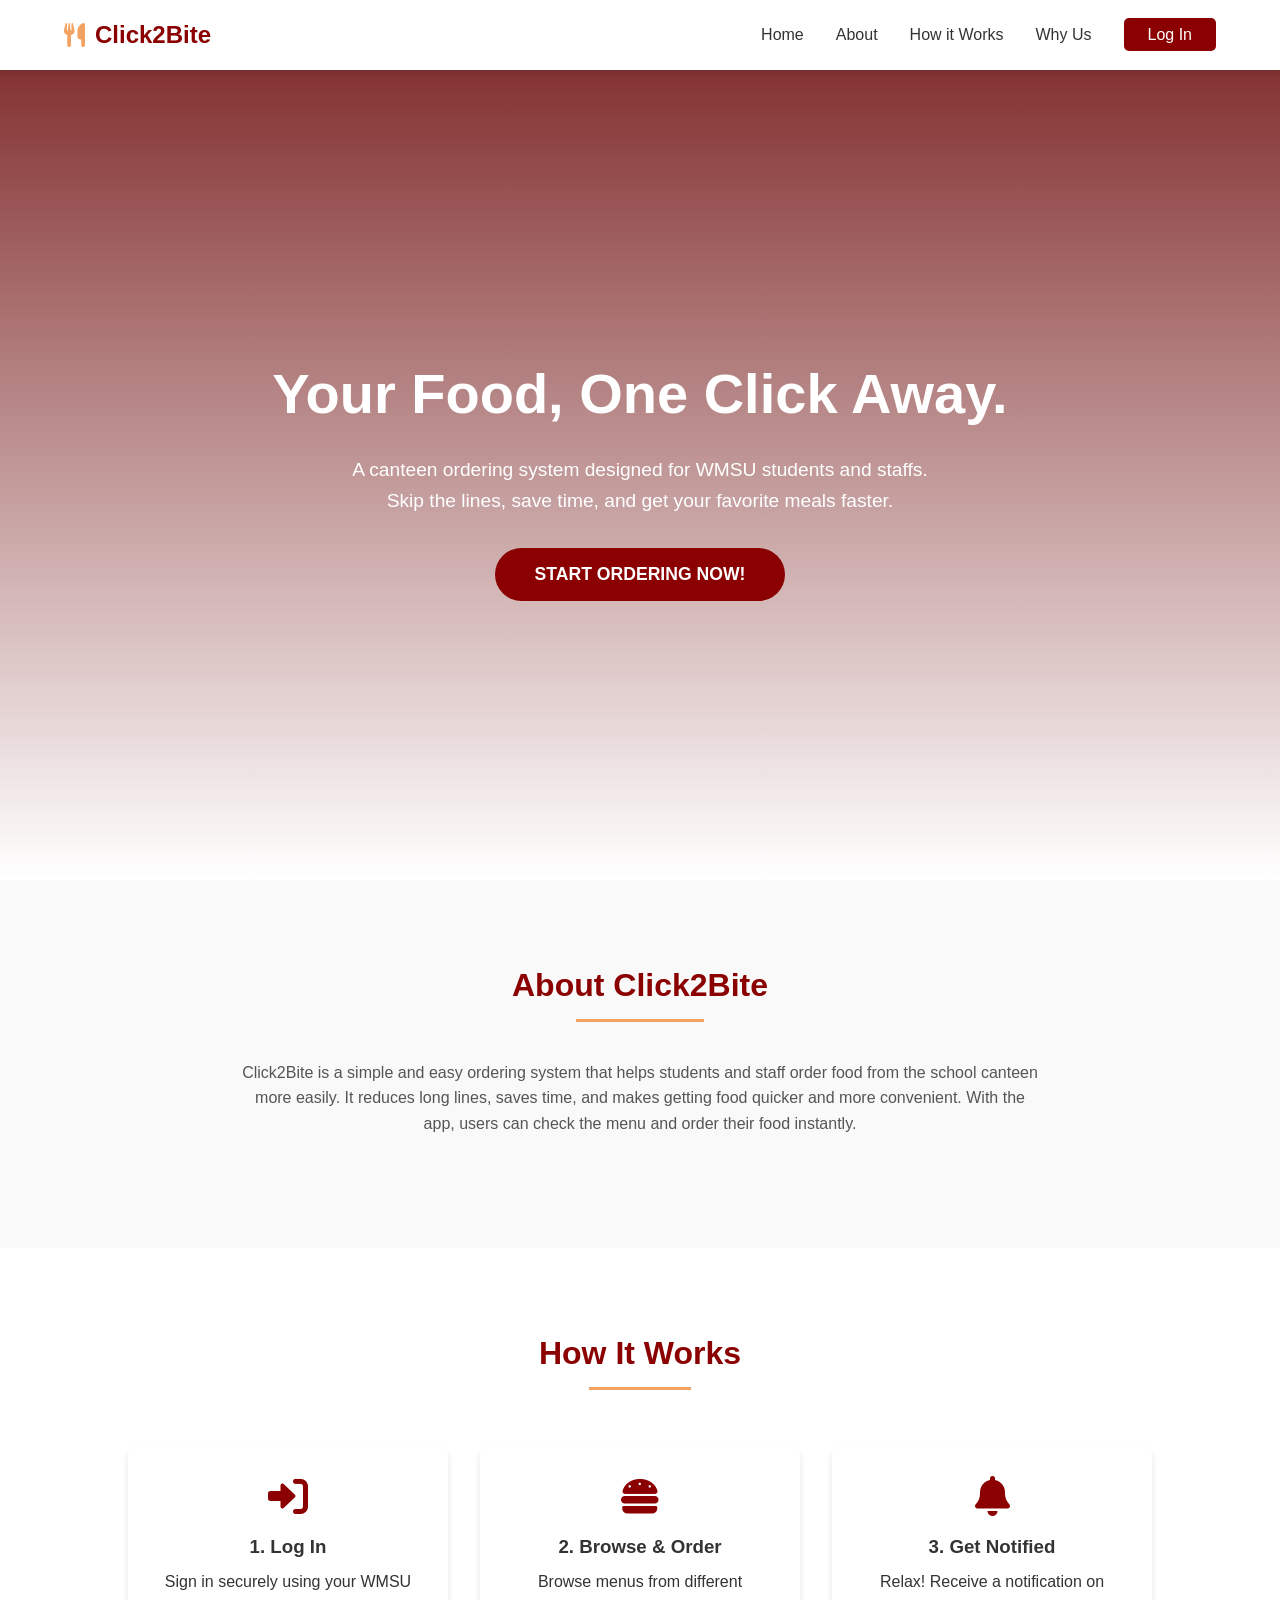
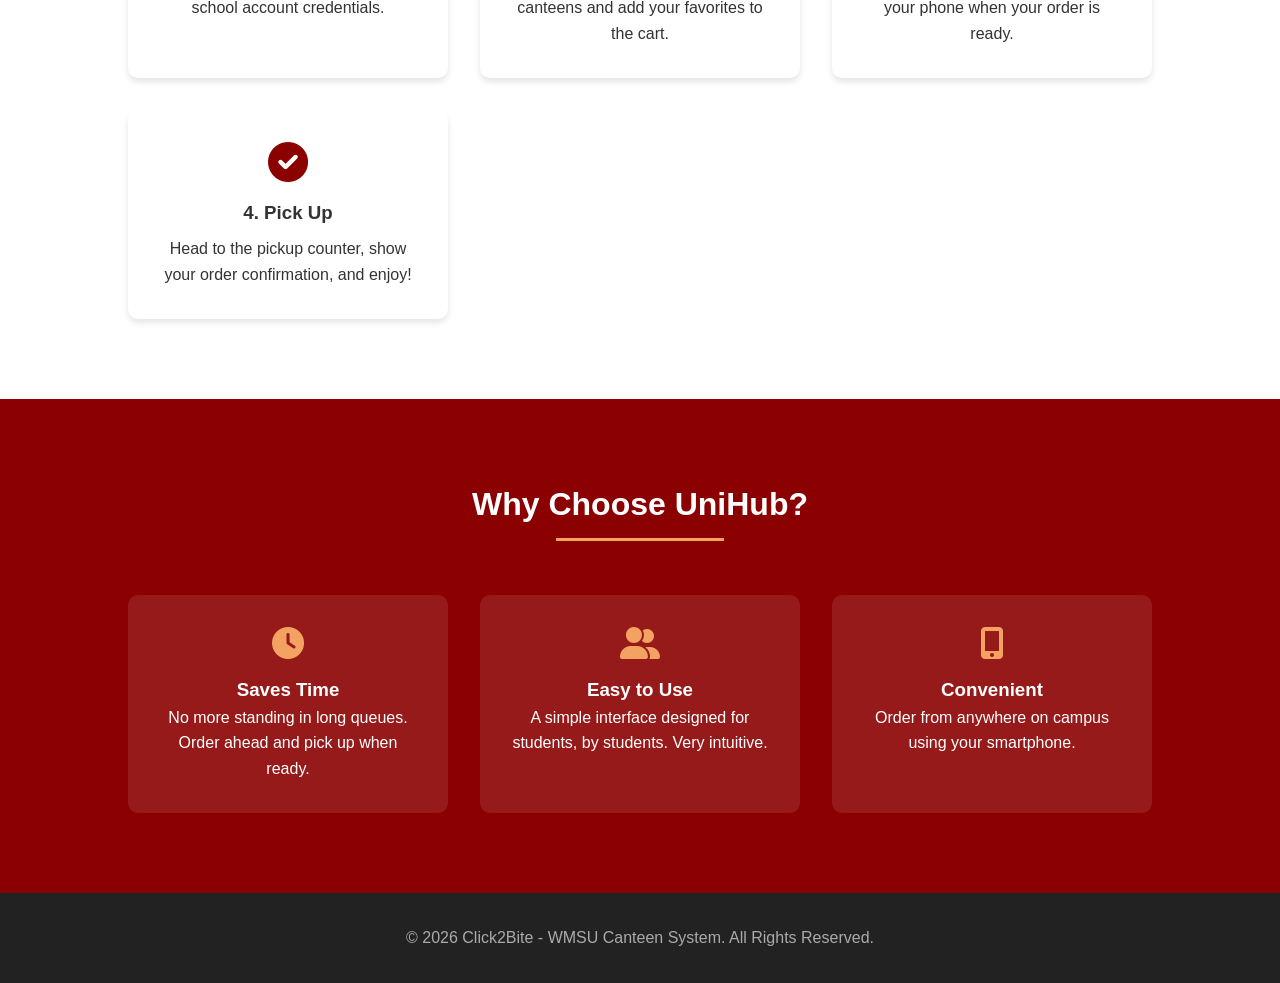
==== index.html @ 1b46c434 "Add files via upload" ====
<!DOCTYPE html>
<html lang="en">
<head>
    <meta charset="UTF-8">
    <meta name="viewport" content="width=device-width, initial-scale=1.0">
    <title>Click2Bite | WMSU Canteen Ordering</title>
    <link href="https://cdnjs.cloudflare.com/ajax/libs/font-awesome/6.0.0/css/all.min.css" rel="stylesheet">
    <link rel="stylesheet" href="style.css">
</head>
<body>

    <!-- Navigation -->
    <!-- Navigation -->
        <nav>
            <div class="logo">
    <i class="fas fa-utensils"></i>
    <span>Click2Bite</span>
        </div>
            <div class="menu-toggle" id="mobile-menu">
                <i class="fas fa-bars"></i>
            </div>
            <ul class="nav-links">
                <li><a href="#home">Home</a></li>
                <li><a href="#about">About</a></li>
                <li><a href="#how-it-works">How it Works</a></li>
                <li><a href="#features">Why Us</a></li>
                <li><a href="#" class="btn-login" id="loginBtn">Log In</a></li>
            </ul>
        </nav>

    <!-- Hero Section -->
    <header id="home" class="hero">
        <div class="hero-content">
            <h1>Your Food, One Click Away.</h1>
            <p>A canteen ordering system designed for WMSU students and staffs. Skip the lines, save time, and get your favorite meals faster.</p>
            <button class="cta-button" id="heroLoginBtn">START ORDERING NOW!</button>
        </div>
    </header>

    <!-- About Section -->
    <section id="about" class="section about">
        <h2 class="section-title">About Click2Bite</h2>
        <p>
            Click2Bite is a simple and easy ordering system that helps students and staff order food from the school canteen more easily. It reduces long lines, saves time, and makes getting food quicker and more convenient. With the app, users can check the menu and order their food instantly.
        </p>
    </section>

    <!-- How It Works -->
    <section id="how-it-works" class="section">
        <div style="text-align: center;">
            <h2 class="section-title">How It Works</h2>
        </div>
        <div class="steps-grid">
            <!-- Step 1 -->
            <div class="step-card">
                <i class="fas fa-sign-in-alt step-icon"></i>
                <h3>1. Log In</h3>
                <p>Sign in securely using your WMSU school account credentials.</p>
            </div>
            <!-- Step 2 -->
            <div class="step-card">
                <i class="fas fa-hamburger step-icon"></i>
                <h3>2. Browse & Order</h3>
                <p>Browse menus from different canteens and add your favorites to the cart.</p>
            </div>
            <!-- Step 3 -->
            <div class="step-card">
                <i class="fas fa-bell step-icon"></i>
                <h3>3. Get Notified</h3>
                <p>Relax! Receive a notification on your phone when your order is ready.</p>
            </div>
            <!-- Step 4 -->
            <div class="step-card">
                <i class="fas fa-check-circle step-icon"></i>
                <h3>4. Pick Up</h3>
                <p>Head to the pickup counter, show your order confirmation, and enjoy!</p>
            </div>
        </div>
    </section>

    <!-- Why Choose Us -->
    <section id="features" class="section features">
        <div style="text-align: center;">
            <h2 class="section-title">Why Choose UniHub?</h2>
        </div>
        <div class="features-grid">
            <div class="feature-box">
                <i class="fas fa-clock"></i>
                <h3>Saves Time</h3>
                <p>No more standing in long queues. Order ahead and pick up when ready.</p>
            </div>
            <div class="feature-box">
                <i class="fas fa-user-friends"></i>
                <h3>Easy to Use</h3>
                <p>A simple interface designed for students, by students. Very intuitive.</p>
            </div>
            <div class="feature-box">
                <i class="fas fa-mobile-alt"></i>
                <h3>Convenient</h3>
                <p>Order from anywhere on campus using your smartphone.</p>
            </div>
        </div>
    </section>

    <!-- Footer -->
    <footer>
        <p>&copy; 2026 Click2Bite - WMSU Canteen System. All Rights Reserved.</p>
    </footer>

    <!-- Login Modal -->
    <div class="modal" id="loginModal">
        <div class="modal-overlay" id="modalOverlay"></div>
        <div class="modal-content">
            <button class="modal-close" id="modalClose">
                <i class="fas fa-times"></i>
            </button>
            
            <div class="modal-header">
                <div class="modal-logo">
                    <i class="fas fa-utensils"></i> UniHub
                </div>
                <h2>Welcome Back!</h2>
                <p>Log in to your account to continue</p>
            </div>
            
            <form id="loginForm">
                <div class="form-group">
                    <label for="email">
                        <i class="fas fa-envelope"></i> Email Address
                    </label>
                    <input type="email" id="email" name="email" placeholder="Enter your email" required>
                    <span class="error-message" id="emailError"></span>
                </div>
                
                <div class="form-group">
                    <label for="password">
                        <i class="fas fa-lock"></i> Password
                    </label>
                    <div class="password-wrapper">
                        <input type="password" id="password" name="password" placeholder="Enter your password" required>
                        <button type="button" class="toggle-password" id="togglePassword">
                            <i class="fas fa-eye"></i>
                        </button>
                    </div>
                    <span class="error-message" id="passwordError"></span>
                </div>
                
                <div class="form-options">
                    <label class="remember-me">
                        <input type="checkbox" id="rememberMe">
                        <span>Remember me</span>
                    </label>
                    <a href="#" class="forgot-password">Forgot Password?</a>
                </div>
                
                <button type="submit" class="btn-login-submit">
                    <span id="loginText">Log In</span>
                    <span id="loginLoading" class="loading-spinner" style="display: none;">
                        <i class="fas fa-spinner fa-spin"></i>
                    </span>
                </button>
                
                <div class="form-message" id="formMessage"></div>
            </form>
            
            <div class="modal-footer">
                <p>Don't have an account? <a href="#" id="showRegister">Register here</a></p>
            </div>
            
            <!-- Demo Credentials -->
            <div class="demo-credentials">
                <p><strong>Demo Credentials:</strong></p>
                <p>Email: student@wmsu.edu.ph</p>
                <p>Password: student123</p>
            </div>
        </div>
    </div>

    <!-- User Dashboard (shown after login) -->
    <div class="user-dashboard" id="userDashboard">
        <div class="dashboard-header">
            <div class="dashboard-user">
                <i class="fas fa-user-circle"></i>
                <span id="userName">User</span>
            </div>
            <button class="btn-logout" id="logoutBtn">
                <i class="fas fa-sign-out-alt"></i> Log Out
            </button>
        </div>
        <div class="dashboard-content">
            <h2><i class="fas fa-utensils"></i> Welcome to UniHub!</h2>
            <p>You are now logged in to WMSU Canteen Ordering System.</p>
            <div class="dashboard-stats">
                <div class="stat-card">
                    <i class="fas fa-shopping-cart"></i>
                    <h3>0</h3>
                    <p>Orders</p>
                </div>
                <div class="stat-card">
                    <i class="fas fa-clock"></i>
                    <h3>0</h3>
                    <p>Pending</p>
                </div>
                <div class="stat-card">
                    <i class="fas fa-check-circle"></i>
                    <h3>0</h3>
                    <p>Completed</p>
                </div>
            </div>
            <button class="cta-button" onclick="alert('Menu page coming soon!')">
                <i class="fas fa-hamburger"></i> Browse Menu
            </button>
        </div>
    </div>

    <!-- Simple Script for Mobile Menu -->
    <script>
        const menuToggle = document.getElementById('mobile-menu');
        const navLinks = document.querySelector('.nav-links');

        menuToggle.addEventListener('click', () => {
            navLinks.classList.toggle('active');
        });

        // Smooth scrolling for anchor links
        document.querySelectorAll('a[href^="#"]').forEach(anchor => {
            anchor.addEventListener('click', function (e) {
                e.preventDefault();
                document.querySelector(this.getAttribute('href')).scrollIntoView({
                    behavior: 'smooth'
                });
                // Close mobile menu after click
                navLinks.classList.remove('active');
            });
        });
    </script>
        <!-- Login Functionality Script -->
    <script>
        // DOM Elements
        const loginBtn = document.getElementById('loginBtn');
        const heroLoginBtn = document.getElementById('heroLoginBtn');
        const loginModal = document.getElementById('loginModal');
        const modalOverlay = document.getElementById('modalOverlay');
        const modalClose = document.getElementById('modalClose');
        const loginForm = document.getElementById('loginForm');
        const togglePassword = document.getElementById('togglePassword');
        const passwordInput = document.getElementById('password');
        const emailInput = document.getElementById('email');
        const emailError = document.getElementById('emailError');
        const passwordError = document.getElementById('passwordError');
        const formMessage = document.getElementById('formMessage');
        const loginText = document.getElementById('loginText');
        const loginLoading = document.getElementById('loginLoading');
        const userDashboard = document.getElementById('userDashboard');
        const logoutBtn = document.getElementById('logoutBtn');
        const userName = document.getElementById('userName');

        // Demo users database (simulated)
        const users = [
            {
                email: 'student@wmsu.edu.ph',
                password: 'student123',
                name: 'John Student'
            },
            {
                email: 'staff@wmsu.edu.ph',
                password: 'staff123',
                name: 'Maria Staff'
            },
            {
                email: 'admin@wmsu.edu.ph',
                password: 'admin123',
                name: 'Admin User'
            }
        ];

        // Open Modal Functions
        function openModal() {
            loginModal.classList.add('active');
            document.body.style.overflow = 'hidden';
            emailInput.focus();
        }

        // Close Modal Functions
        function closeModal() {
            loginModal.classList.remove('active');
            document.body.style.overflow = '';
            resetForm();
        }

        // Reset Form
        function resetForm() {
            loginForm.reset();
            emailInput.classList.remove('error', 'success');
            passwordInput.classList.remove('error', 'success');
            emailError.textContent = '';
            passwordError.textContent = '';
            formMessage.className = 'form-message';
            formMessage.textContent = '';
        }

        // Event Listeners for opening modal
        loginBtn.addEventListener('click', (e) => {
            e.preventDefault();
            openModal();
        });

        heroLoginBtn.addEventListener('click', () => {
            openModal();
        });

        // Event Listeners for closing modal
        modalClose.addEventListener('click', closeModal);
        modalOverlay.addEventListener('click', closeModal);

        // Close modal on Escape key
        document.addEventListener('keydown', (e) => {
            if (e.key === 'Escape' && loginModal.classList.contains('active')) {
                closeModal();
            }
        });

        // Toggle Password Visibility
        togglePassword.addEventListener('click', () => {
            const type = passwordInput.getAttribute('type') === 'password' ? 'text' : 'password';
            passwordInput.setAttribute('type', type);
            togglePassword.innerHTML = type === 'password' 
                ? '<i class="fas fa-eye"></i>' 
                : '<i class="fas fa-eye-slash"></i>';
        });

        // Real-time validation
        emailInput.addEventListener('blur', validateEmail);
        passwordInput.addEventListener('blur', validatePassword);

        function validateEmail() {
            const email = emailInput.value.trim();
            const emailRegex = /^[^\s@]+@[^\s@]+\.[^\s@]+$/;
            
            if (!email) {
                emailInput.classList.add('error');
                emailInput.classList.remove('success');
                emailError.textContent = 'Email is required';
                return false;
            } else if (!emailRegex.test(email)) {
                emailInput.classList.add('error');
                emailInput.classList.remove('success');
                emailError.textContent = 'Please enter a valid email address';
                return false;
            } else {
                emailInput.classList.remove('error');
                emailInput.classList.add('success');
                emailError.textContent = '';
                return true;
            }
        }

        function validatePassword() {
            const password = passwordInput.value;
            
            if (!password) {
                passwordInput.classList.add('error');
                passwordInput.classList.remove('success');
                passwordError.textContent = 'Password is required';
                return false;
            } else if (password.length < 6) {
                passwordInput.classList.add('error');
                passwordInput.classList.remove('success');
                passwordError.textContent = 'Password must be at least 6 characters';
                return false;
            } else {
                passwordInput.classList.remove('error');
                passwordInput.classList.add('success');
                passwordError.textContent = '';
                return true;
            }
        }

        // Form Submission
        loginForm.addEventListener('submit', async (e) => {
            e.preventDefault();
            
            // Validate fields
            const isEmailValid = validateEmail();
            const isPasswordValid = validatePassword();
            
            if (!isEmailValid || !isPasswordValid) {
                showMessage('Please fix the errors above', 'error');
                return;
            }
            
            // Show loading state
            loginText.style.display = 'none';
            loginLoading.style.display = 'inline-block';
            loginForm.querySelector('button[type="submit"]').disabled = true;
            
            // Simulate API call
            await new Promise(resolve => setTimeout(resolve, 1500));
            
            // Check credentials
            const email = emailInput.value.trim();
            const password = passwordInput.value;
            
            const user = users.find(u => u.email === email && u.password === password);
            
            if (user) {
                // Successful login
                showMessage('Login successful! Redirecting...', 'success');
                
                // Store user session (simulated)
                localStorage.setItem('currentUser', JSON.stringify(user));
                
                // Hide loading state
                loginText.style.display = 'inline';
                loginLoading.style.display = 'none';
                
                // Close modal and show dashboard
                setTimeout(() => {
                    closeModal();
                    showDashboard(user.name);
                }, 1000);
            } else {
                // Failed login
                showMessage('Invalid email or password. Please try again.', 'error');
                loginText.style.display = 'inline';
                loginLoading.style.display = 'none';
                loginForm.querySelector('button[type="submit"]').disabled = false;
                passwordInput.classList.add('error');
                passwordInput.classList.remove('success');
                passwordError.textContent = 'Incorrect password';
            }
        });

        // Show message
        function showMessage(message, type) {
            formMessage.textContent = message;
            formMessage.className = `form-message ${type}`;
        }

        // Show Dashboard
        function showDashboard(name) {
            userName.textContent = name;
            userDashboard.classList.add('active');
            
            // Hide main content sections
            document.querySelector('.hero').style.display = 'none';
            document.querySelector('.about').style.display = 'none';
            document.querySelector('#how-it-works').style.display = 'none';
            document.querySelector('#features').style.display = 'none';
            document.querySelector('footer').style.display = 'none';
            
            // Update login button
            loginBtn.innerHTML = '<i class="fas fa-user"></i> ' + name;
            loginBtn.href = '#';
        }

        // Logout Function
        logoutBtn.addEventListener('click', () => {
            // Clear session
            localStorage.removeItem('currentUser');
            
            // Hide dashboard
            userDashboard.classList.remove('active');
            
            // Show main content sections
            document.querySelector('.hero').style.display = 'flex';
            document.querySelector('.about').style.display = 'block';
            document.querySelector('#how-it-works').style.display = 'block';
            document.querySelector('#features').style.display = 'block';
            document.querySelector('footer').style.display = 'block';
            
            // Reset login button
            loginBtn.innerHTML = 'Log In';
            loginBtn.href = '#';
            
            // Scroll to top
            window.scrollTo({ top: 0, behavior: 'smooth' });
        });

        // Check for existing session on page load
        window.addEventListener('DOMContentLoaded', () => {
            const savedUser = localStorage.getItem('currentUser');
            if (savedUser) {
                const user = JSON.parse(savedUser);
                showDashboard(user.name);
            }
        });
    </script>
</body>
</html>
---- style.css ----
:root {
    --primary-color: #8b0000; /* Academic Blue */
    --secondary-color: #f4a261; /* Warm Orange for appetite */
    --text-dark: #333;
    --text-light: #f4f4f4;
    --bg-light: #f9f9f9;
    --white: #ffffff;
    --shadow: 0 4px 6px rgba(0,0,0,0.1);
    --shadow-lg: 0 10px 40px rgba(0,0,0,0.2);
    --error-color: #e74c3c;
    --success-color: #27ae60;
}

* {
    margin: 0;
    padding: 0;
    box-sizing: border-box;
    font-family: 'Segoe UI', Tahoma, Geneva, Verdana, sans-serif;
}

body {
    line-height: 1.6;
    color: var(--text-dark);
    overflow-x: hidden;
}

a {
    text-decoration: none;
    color: inherit;
}

ul {
    list-style: none;
}

/* --- NAVIGATION --- */
nav {
    background: var(--white);
    box-shadow: var(--shadow);
    padding: 1rem 5%;
    display: flex;
    justify-content: space-between;
    align-items: center;
    position: sticky;
    top: 0;
    z-index: 1000;
}

.logo {
    font-size: 1.5rem;
    font-weight: bold;
    color: var(--primary-color);
    display: flex;
    align-items: center;
    gap: 10px;
}

.logo i {
    color: var(--secondary-color);
}

.nav-links {
    display: flex;
    gap: 2rem;
}

.nav-links a {
    font-weight: 500;
    transition: color 0.3s;
}

.nav-links a:hover {
    color: var(--primary-color);
}

.btn-login {
    background: var(--primary-color);
    color: var(--white);
    padding: 0.5rem 1.5rem;
    border-radius: 5px;
    transition: background 0.3s;
}

.btn-login:hover {
    background: #ffffff;
}

.menu-toggle {
    display: none;
    font-size: 1.5rem;
    cursor: pointer;
}

/* --- HERO SECTION --- */
.hero {
    background: linear-gradient(rgba(102, 0, 0, 0.8), rgba(255, 255, 255, 0.8)), url('https://www.eduopinions.com/wp-content/uploads/2017/10/Western-Mindanao-State-University-WMSU-campus-610x236.jpg');
    background-size: cover;
    background-position: center;
    height: 90vh;
    display: flex;
    align-items: center;
    justify-content: center;
    text-align: center;
    color: var(--white);
    padding: 0 1rem;
}

.hero-content h1 {
    font-size: 3.5rem;
    margin-bottom: 1rem;
}

.hero-content p {
    font-size: 1.2rem;
    margin-bottom: 2rem;
    max-width: 600px;
    margin-left: auto;
    margin-right: auto;
}

.cta-button {
    background: var(--primary-color);
    color: var(--white);
    padding: 1rem 2.5rem;
    font-size: 1.1rem;
    border-radius: 50px;
    font-weight: bold;
    border: none;
    cursor: pointer;
    transition: all 0.3s;
}

.cta-button:hover {
    transform: scale(1.05);
    background: #e04b4b;
}

/* --- ABOUT SECTION --- */
.section {
    padding: 5rem 10%;
}

.about {
    text-align: center;
    background: var(--bg-light);
}

.section-title {
    font-size: 2rem;
    color: var(--primary-color);
    margin-bottom: 1rem;
    position: relative;
    display: inline-block;
}

.section-title::after {
    content: '';
    width: 50%;
    height: 3px;
    background: var(--secondary-color);
    position: absolute;
    bottom: -10px;
    left: 25%;
}

.about p {
    max-width: 800px;
    margin: 2rem auto;
    color: #555;
}

/* --- HOW IT WORKS --- */
.steps-grid {
    display: grid;
    grid-template-columns: repeat(auto-fit, minmax(250px, 1fr));
    gap: 2rem;
    margin-top: 3rem;
}

.step-card {
    background: var(--white);
    padding: 2rem;
    text-align: center;
    border-radius: 10px;
    box-shadow: var(--shadow);
    transition: transform 0.3s;
}

.step-card:hover {
    transform: translateY(-5px);
}

.step-icon {
    font-size: 2.5rem;
    color: var(--primary-color);
    margin-bottom: 1rem;
}

.step-card h3 {
    margin-bottom: 0.5rem;
}

/* --- WHY CHOOSE US --- */
.features {
    background: var(--primary-color);
    color: var(--white);
}

.features .section-title {
    color: var(--white);
}

.features .section-title::after {
    background: var(--secondary-color);
}

.features-grid {
    display: flex;
    flex-wrap: wrap;
    justify-content: center;
    gap: 2rem;
    margin-top: 3rem;
}

.feature-box {
    background: rgba(255, 255, 255, 0.1);
    padding: 2rem;
    border-radius: 10px;
    flex: 1 1 300px;
    max-width: 400px;
    text-align: center;
}

.feature-box i {
    font-size: 2rem;
    color: var(--secondary-color);
    margin-bottom: 1rem;
}

/* --- FOOTER --- */
footer {
    background: #222;
    color: #aaa;
    text-align: center;
    padding: 2rem;
}

/* ============================== */
/* LOGIN MODAL STYLES             */
/* ============================== */

/* Modal Overlay */
.modal {
    display: none;
    position: fixed;
    top: 0;
    left: 0;
    width: 100%;
    height: 100%;
    z-index: 2000;
    align-items: center;
    justify-content: center;
}

.modal.active {
    display: flex;
}

.modal-overlay {
    position: absolute;
    top: 0;
    left: 0;
    width: 100%;
    height: 100%;
    background: rgba(0, 0, 0, 0.6);
    backdrop-filter: blur(5px);
    animation: fadeIn 0.3s ease;
}

/* Modal Content */
.modal-content {
    position: relative;
    background: var(--white);
    padding: 2.5rem;
    border-radius: 15px;
    width: 100%;
    max-width: 420px;
    box-shadow: var(--shadow-lg);
    animation: slideUp 0.3s ease;
    max-height: 90vh;
    overflow-y: auto;
}

@keyframes fadeIn {
    from { opacity: 0; }
    to { opacity: 1; }
}

@keyframes slideUp {
    from {
        opacity: 0;
        transform: translateY(30px);
    }
    to {
        opacity: 1;
        transform: translateY(0);
    }
}

/* Close Button */
.modal-close {
    position: absolute;
    top: 15px;
    right: 15px;
    background: none;
    border: none;
    font-size: 1.5rem;
    color: #999;
    cursor: pointer;
    transition: color 0.3s;
    width: 35px;
    height: 35px;
    border-radius: 50%;
    display: flex;
    align-items: center;
    justify-content: center;
}

.modal-close:hover {
    color: var(--error-color);
    background: #f5f5f5;
}

/* Modal Header */
.modal-header {
    text-align: center;
    margin-bottom: 2rem;
}

.modal-logo {
    font-size: 1.8rem;
    font-weight: bold;
    color: var(--primary-color);
    display: flex;
    align-items: center;
    justify-content: center;
    gap: 10px;
    margin-bottom: 1rem;
}

.modal-logo i {
    color: var(--secondary-color);
}

.modal-header h2 {
    color: var(--primary-color);
    font-size: 1.5rem;
    margin-bottom: 0.5rem;
}

.modal-header p {
    color: #666;
    font-size: 0.95rem;
}

/* Form Styles */
.form-group {
    margin-bottom: 1.25rem;
}

.form-group label {
    display: flex;
    align-items: center;
    gap: 8px;
    margin-bottom: 0.5rem;
    color: var(--text-dark);
    font-weight: 500;
    font-size: 0.9rem;
}

.form-group label i {
    color: var(--primary-color);
}

.form-group input[type="email"],
.form-group input[type="password"],
.form-group input[type="text"] {
    width: 100%;
    padding: 0.85rem 1rem;
    border: 2px solid #e0e0e0;
    border-radius: 8px;
    font-size: 1rem;
    transition: all 0.3s;
    outline: none;
}

.form-group input:focus {
    border-color: var(--primary-color);
    box-shadow: 0 0 0 3px rgba(0, 51, 102, 0.1);
}

.form-group input.error {
    border-color: var(--error-color);
}

.form-group input.success {
    border-color: var(--success-color);
}

/* Password Wrapper */
.password-wrapper {
    position: relative;
}

.password-wrapper input {
    padding-right: 50px;
}

.toggle-password {
    position: absolute;
    right: 15px;
    top: 50%;
    transform: translateY(-50%);
    background: none;
    border: none;
    color: #999;
    cursor: pointer;
    font-size: 1rem;
    transition: color 0.3s;
}

.toggle-password:hover {
    color: var(--primary-color);
}

/* Error Message */
.error-message {
    display: block;
    color: var(--error-color);
    font-size: 0.8rem;
    margin-top: 0.25rem;
    min-height: 1rem;
}

/* Form Options */
.form-options {
    display: flex;
    justify-content: space-between;
    align-items: center;
    margin-bottom: 1.5rem;
    font-size: 0.9rem;
}

.remember-me {
    display: flex;
    align-items: center;
    gap: 8px;
    cursor: pointer;
}

.remember-me input[type="checkbox"] {
    width: 18px;
    height: 18px;
    accent-color: var(--primary-color);
    cursor: pointer;
}

.forgot-password {
    color: var(--primary-color);
    transition: color 0.3s;
}

.forgot-password:hover {
    color: var(--secondary-color);
}

/* Submit Button */
.btn-login-submit {
    width: 100%;
    padding: 1rem;
    background: var(--primary-color);
    color: var(--white);
    border: none;
    border-radius: 8px;
    font-size: 1rem;
    font-weight: 600;
    cursor: pointer;
    transition: all 0.3s;
    display: flex;
    align-items: center;
    justify-content: center;
    gap: 10px;
}

.btn-login-submit:hover {
    background: #002244;
    transform: translateY(-2px);
    box-shadow: 0 4px 12px rgba(0, 51, 102, 0.3);
}

.btn-login-submit:active {
    transform: translateY(0);
}

.loading-spinner {
    font-size: 1.2rem;
}

/* Form Message */
.form-message {
    margin-top: 1rem;
    padding: 0.75rem;
    border-radius: 8px;
    text-align: center;
    font-size: 0.9rem;
    display: none;
}

.form-message.success {
    display: block;
    background: #d4edda;
    color: #155724;
    border: 1px solid #c3e6cb;
}

.form-message.error {
    display: block;
    background: #f8d7da;
    color: #721c24;
    border: 1px solid #f5c6cb;
}

/* Modal Footer */
.modal-footer {
    text-align: center;
    margin-top: 1.5rem;
    padding-top: 1.5rem;
    border-top: 1px solid #eee;
}

.modal-footer p {
    color: #666;
    font-size: 0.9rem;
}

.modal-footer a {
    color: var(--primary-color);
    font-weight: 600;
    transition: color 0.3s;
}

.modal-footer a:hover {
    color: var(--secondary-color);
}

/* Demo Credentials */
.demo-credentials {
    margin-top: 1.5rem;
    padding: 1rem;
    background: #f8f9fa;
    border-radius: 8px;
    border: 1px dashed #ddd;
    font-size: 0.85rem;
    color: #666;
}

.demo-credentials p {
    margin-bottom: 0.25rem;
}

.demo-credentials strong {
    color: var(--primary-color);
}

/* ============================== */
/* USER DASHBOARD STYLES          */
/* ============================== */

.user-dashboard {
    display: none;
    min-height: 100vh;
    background: var(--bg-light);
}

.user-dashboard.active {
    display: block;
}

.dashboard-header {
    background: var(--white);
    padding: 1rem 5%;
    display: flex;
    justify-content: space-between;
    align-items: center;
    box-shadow: var(--shadow);
}

.dashboard-user {
    display: flex;
    align-items: center;
    gap: 10px;
    font-size: 1.1rem;
    color: var(--primary-color);
    font-weight: 500;
}

.dashboard-user i {
    font-size: 1.5rem;
}

.btn-logout {
    background: var(--error-color);
    color: var(--white);
    padding: 0.5rem 1.5rem;
    border: none;
    border-radius: 5px;
    cursor: pointer;
    transition: background 0.3s;
    display: flex;
    align-items: center;
    gap: 8px;
}

.btn-logout:hover {
    background: #c0392b;
}

.dashboard-content {
    max-width: 800px;
    margin: 3rem auto;
    padding: 2rem;
    background: var(--white);
    border-radius: 15px;
    box-shadow: var(--shadow);
    text-align: center;
}

.dashboard-content h2 {
    color: var(--primary-color);
    margin-bottom: 1rem;
    font-size: 1.8rem;
}

.dashboard-content h2 i {
    color: var(--secondary-color);
}

.dashboard-content > p {
    color: #666;
    margin-bottom: 2rem;
}

.dashboard-stats {
    display: grid;
    grid-template-columns: repeat(3, 1fr);
    gap: 1.5rem;
    margin-bottom: 2rem;
}

.stat-card {
    background: var(--bg-light);
    padding: 1.5rem;
    border-radius: 10px;
    text-align: center;
}

.stat-card i {
    font-size: 2rem;
    color: var(--primary-color);
    margin-bottom: 0.5rem;
}

.stat-card h3 {
    font-size: 2rem;
    color: var(--secondary-color);
    margin-bottom: 0.25rem;
}

.stat-card p {
    color: #666;
    font-size: 0.9rem;
}

/* ============================== */
/* RESPONSIVE STYLES              */
/* ============================== */
@media (max-width: 768px) {
    .menu-toggle {
        display: block;
    }

    .nav-links {
        display: none;
        flex-direction: column;
        position: absolute;
        top: 100%;
        left: 0;
        width: 100%;
        background: var(--white);
        text-align: center;
        padding: 1rem 0;
        box-shadow: var(--shadow);
    }

    .nav-links.active {
        display: flex;
    }

    .hero-content h1 {
        font-size: 2.5rem;
    }
    
    .modal-content {
        margin: 1rem;
        padding: 2rem;
    }
    
    .form-options {
        flex-direction: column;
        gap: 10px;
        align-items: flex-start;
    }
    
    .dashboard-stats {
        grid-template-columns: 1fr;
    }
}
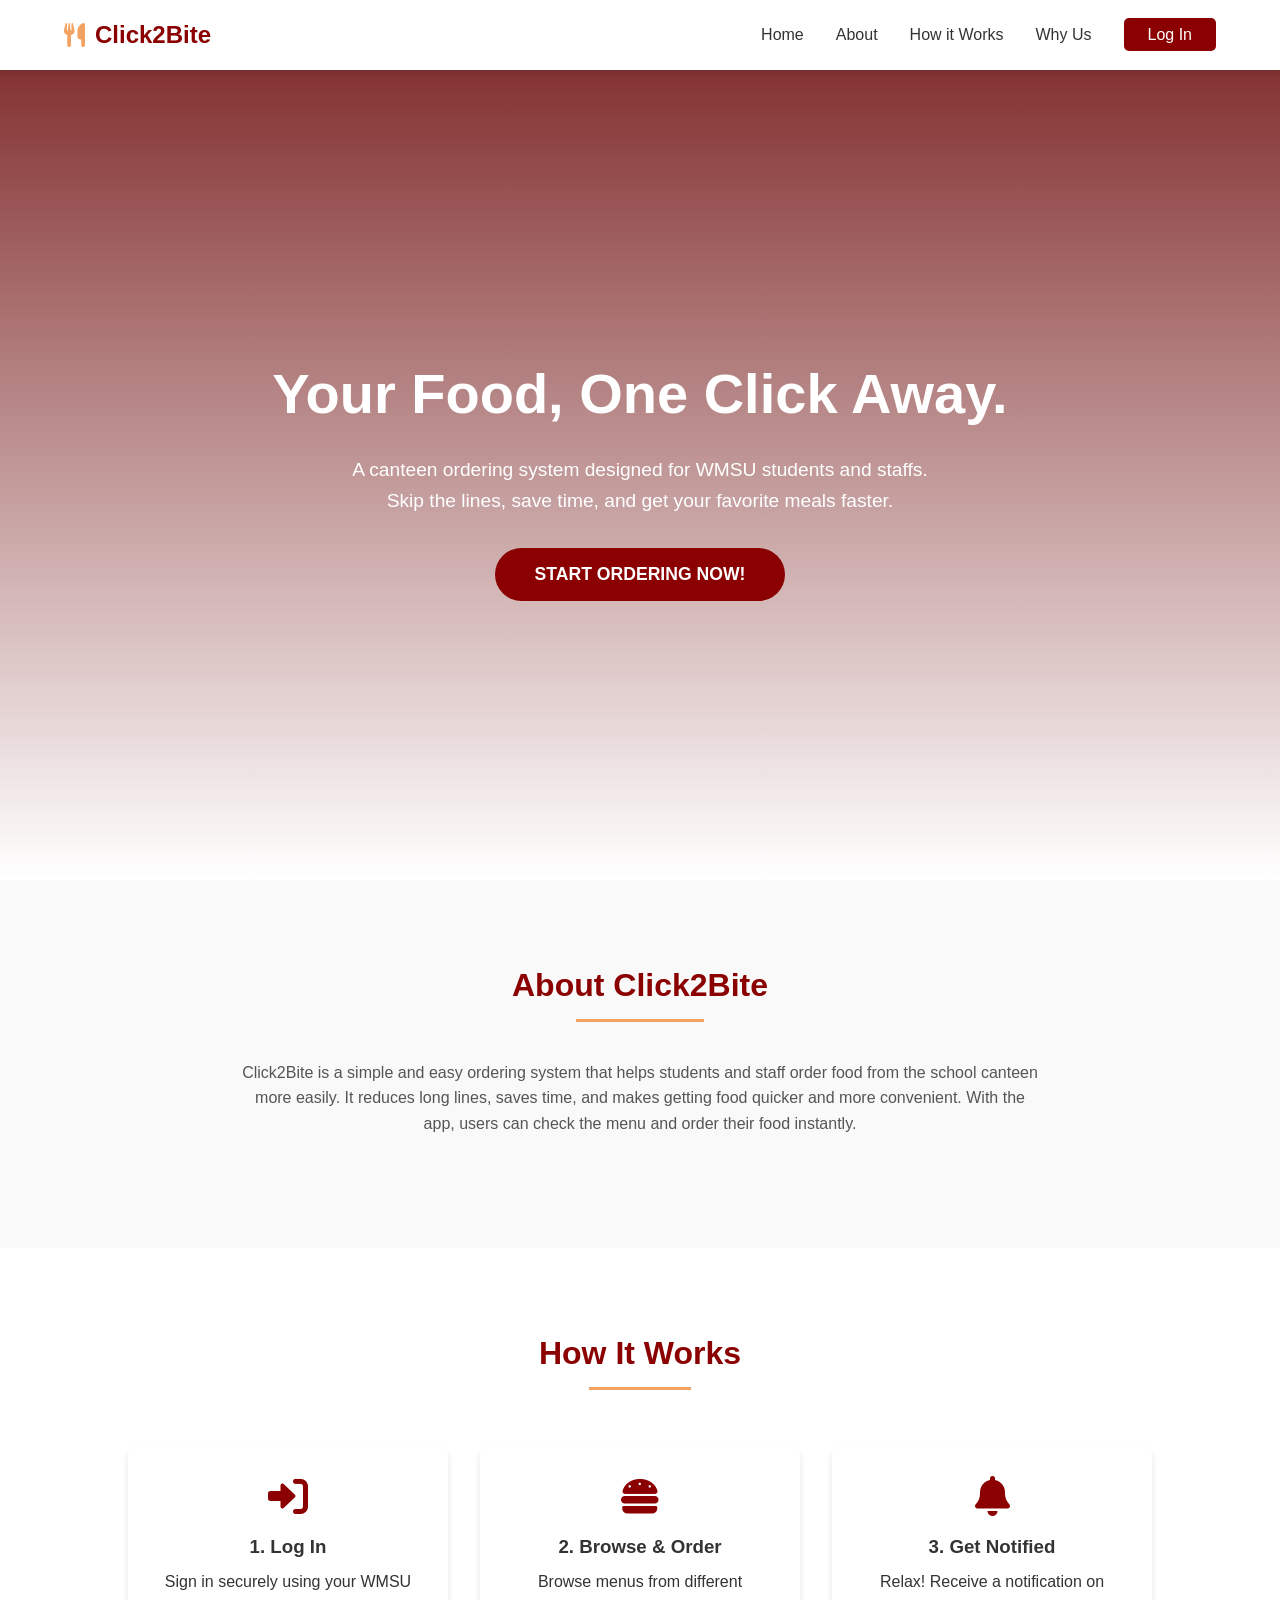
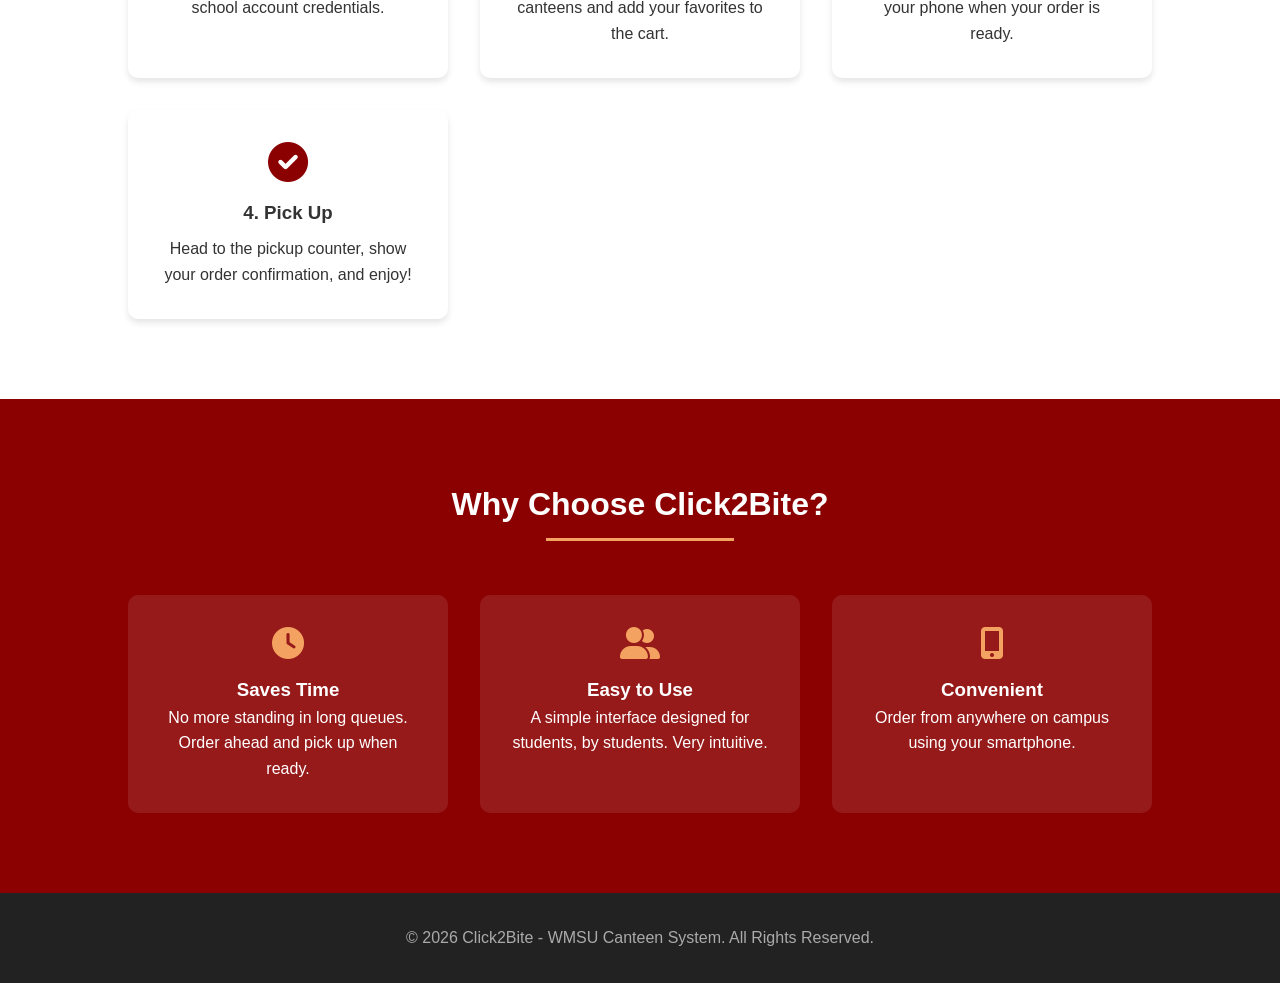
==== commit d454e48d: "Update index.html" ====
--- a/index.html
+++ b/index.html
@@ -81,7 +81,7 @@
     <!-- Why Choose Us -->
     <section id="features" class="section features">
         <div style="text-align: center;">
-            <h2 class="section-title">Why Choose UniHub?</h2>
+            <h2 class="section-title">Why Choose Click2Bite?</h2>
         </div>
         <div class="features-grid">
             <div class="feature-box">
@@ -117,7 +117,7 @@
             
             <div class="modal-header">
                 <div class="modal-logo">
-                    <i class="fas fa-utensils"></i> UniHub
+                    <i class="fas fa-utensils"></i> Click2Bite
                 </div>
                 <h2>Welcome Back!</h2>
                 <p>Log in to your account to continue</p>
@@ -487,4 +487,4 @@
         });
     </script>
 </body>
-</html>+</html>
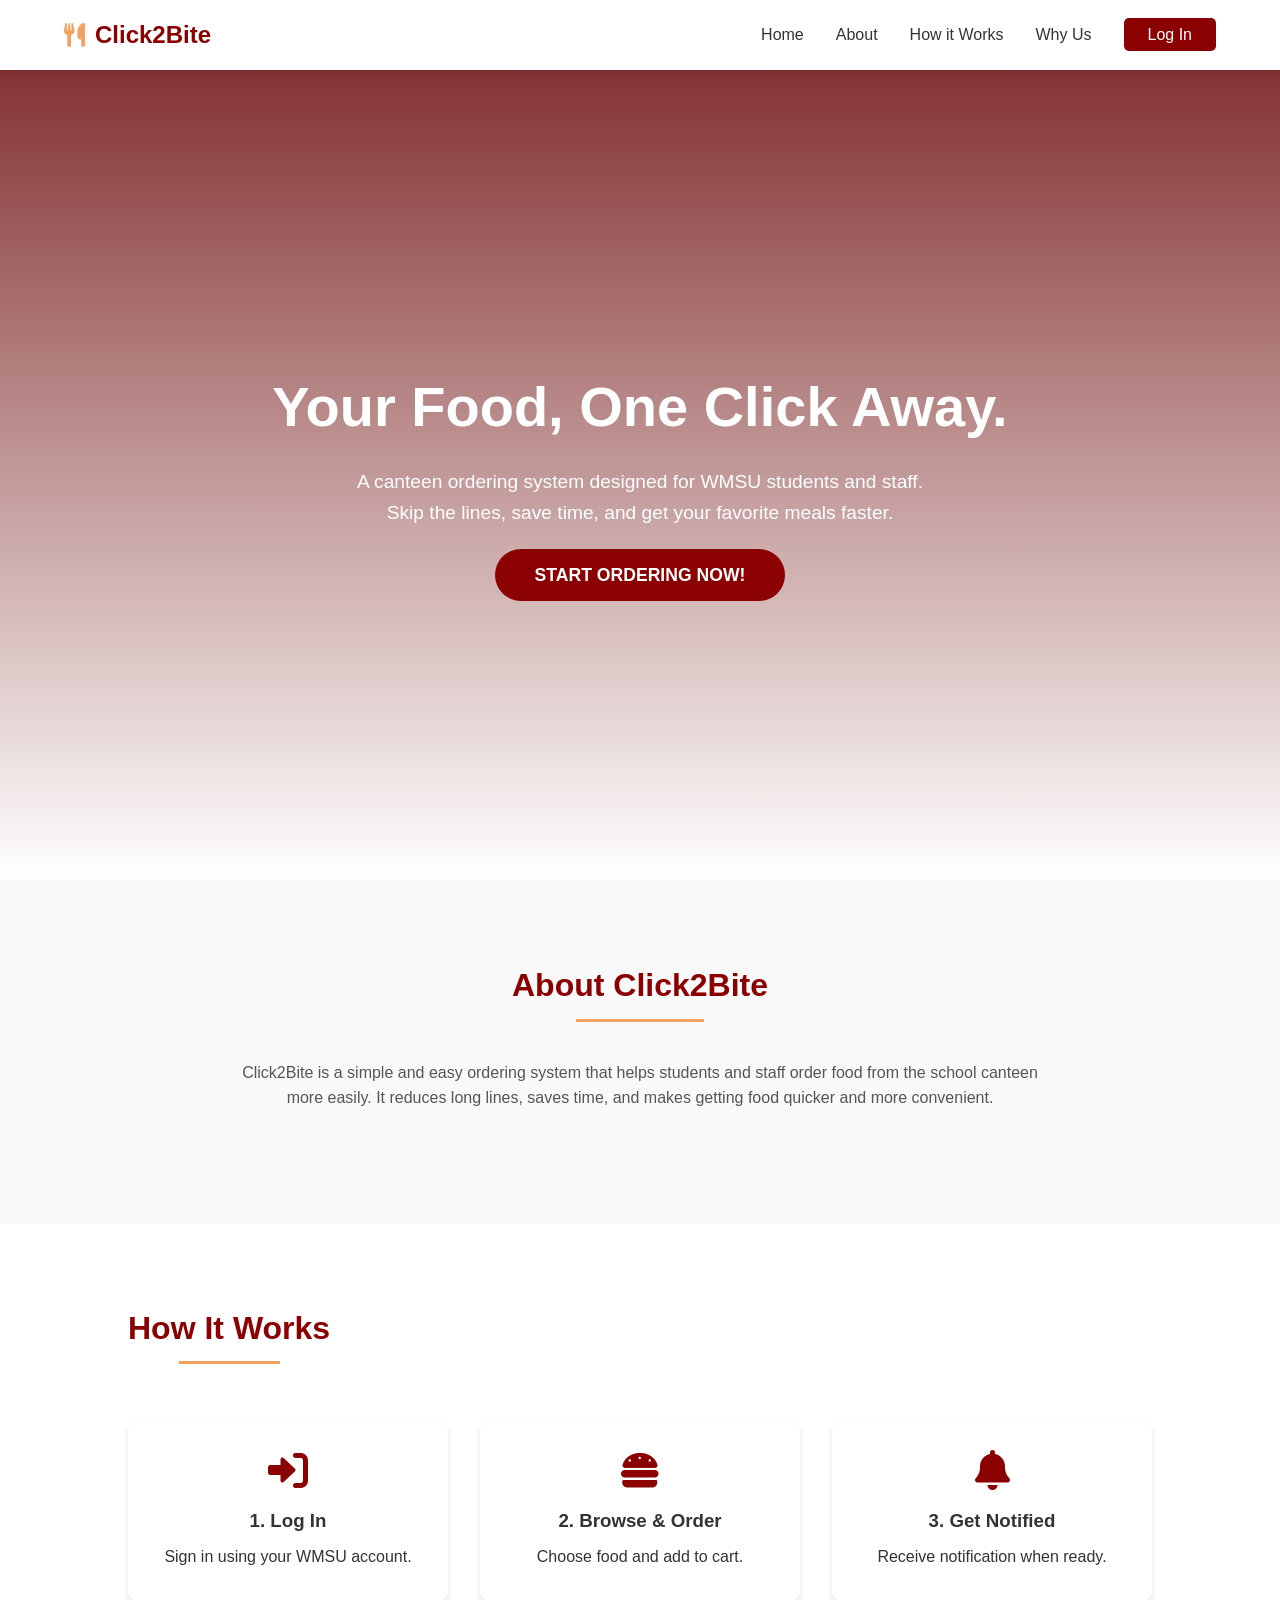
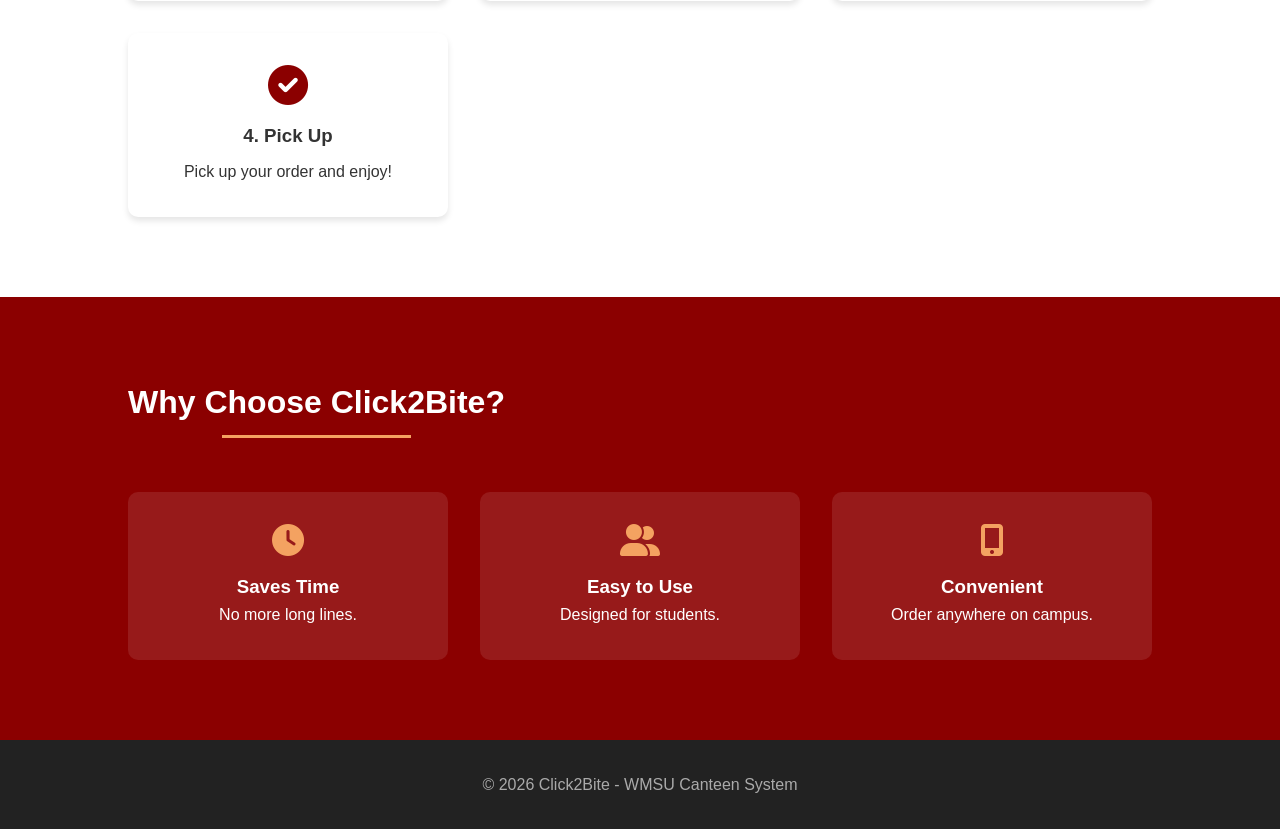
==== commit 5a7cfca6: "Update index.html" ====
--- a/index.html
+++ b/index.html
@@ -1,490 +1,197 @@
 <!DOCTYPE html>
 <html lang="en">
 <head>
-    <meta charset="UTF-8">
-    <meta name="viewport" content="width=device-width, initial-scale=1.0">
-    <title>Click2Bite | WMSU Canteen Ordering</title>
-    <link href="https://cdnjs.cloudflare.com/ajax/libs/font-awesome/6.0.0/css/all.min.css" rel="stylesheet">
-    <link rel="stylesheet" href="style.css">
+<meta charset="UTF-8">
+<meta name="viewport" content="width=device-width, initial-scale=1.0">
+<title>Click2Bite | WMSU Canteen Ordering</title>
+<link href="https://cdnjs.cloudflare.com/ajax/libs/font-awesome/6.0.0/css/all.min.css" rel="stylesheet">
+<link rel="stylesheet" href="style.css">
 </head>
+
 <body>
 
-    <!-- Navigation -->
-    <!-- Navigation -->
-        <nav>
-            <div class="logo">
-    <i class="fas fa-utensils"></i>
-    <span>Click2Bite</span>
-        </div>
-            <div class="menu-toggle" id="mobile-menu">
-                <i class="fas fa-bars"></i>
-            </div>
-            <ul class="nav-links">
-                <li><a href="#home">Home</a></li>
-                <li><a href="#about">About</a></li>
-                <li><a href="#how-it-works">How it Works</a></li>
-                <li><a href="#features">Why Us</a></li>
-                <li><a href="#" class="btn-login" id="loginBtn">Log In</a></li>
-            </ul>
-        </nav>
+<nav>
+<div class="logo">
+<i class="fas fa-utensils"></i>
+<span>Click2Bite</span>
+</div>
 
-    <!-- Hero Section -->
-    <header id="home" class="hero">
-        <div class="hero-content">
-            <h1>Your Food, One Click Away.</h1>
-            <p>A canteen ordering system designed for WMSU students and staffs. Skip the lines, save time, and get your favorite meals faster.</p>
-            <button class="cta-button" id="heroLoginBtn">START ORDERING NOW!</button>
-        </div>
-    </header>
+<div class="menu-toggle" id="mobile-menu">
+<i class="fas fa-bars"></i>
+</div>
 
-    <!-- About Section -->
-    <section id="about" class="section about">
-        <h2 class="section-title">About Click2Bite</h2>
-        <p>
-            Click2Bite is a simple and easy ordering system that helps students and staff order food from the school canteen more easily. It reduces long lines, saves time, and makes getting food quicker and more convenient. With the app, users can check the menu and order their food instantly.
-        </p>
-    </section>
+<ul class="nav-links">
+<li><a href="#home">Home</a></li>
+<li><a href="#about">About</a></li>
+<li><a href="#how-it-works">How it Works</a></li>
+<li><a href="#features">Why Us</a></li>
+<li><a href="#loginModal" class="btn-login">Log In</a></li>
+</ul>
+</nav>
 
-    <!-- How It Works -->
-    <section id="how-it-works" class="section">
-        <div style="text-align: center;">
-            <h2 class="section-title">How It Works</h2>
-        </div>
-        <div class="steps-grid">
-            <!-- Step 1 -->
-            <div class="step-card">
-                <i class="fas fa-sign-in-alt step-icon"></i>
-                <h3>1. Log In</h3>
-                <p>Sign in securely using your WMSU school account credentials.</p>
-            </div>
-            <!-- Step 2 -->
-            <div class="step-card">
-                <i class="fas fa-hamburger step-icon"></i>
-                <h3>2. Browse & Order</h3>
-                <p>Browse menus from different canteens and add your favorites to the cart.</p>
-            </div>
-            <!-- Step 3 -->
-            <div class="step-card">
-                <i class="fas fa-bell step-icon"></i>
-                <h3>3. Get Notified</h3>
-                <p>Relax! Receive a notification on your phone when your order is ready.</p>
-            </div>
-            <!-- Step 4 -->
-            <div class="step-card">
-                <i class="fas fa-check-circle step-icon"></i>
-                <h3>4. Pick Up</h3>
-                <p>Head to the pickup counter, show your order confirmation, and enjoy!</p>
-            </div>
-        </div>
-    </section>
+<header id="home" class="hero">
+<div class="hero-content">
+<h1>Your Food, One Click Away.</h1>
+<p>
+A canteen ordering system designed for WMSU students and staff.
+Skip the lines, save time, and get your favorite meals faster.
+</p>
+<a href="#loginModal" class="cta-button">START ORDERING NOW!</a>
+</div>
+</header>
 
-    <!-- Why Choose Us -->
-    <section id="features" class="section features">
-        <div style="text-align: center;">
-            <h2 class="section-title">Why Choose Click2Bite?</h2>
-        </div>
-        <div class="features-grid">
-            <div class="feature-box">
-                <i class="fas fa-clock"></i>
-                <h3>Saves Time</h3>
-                <p>No more standing in long queues. Order ahead and pick up when ready.</p>
-            </div>
-            <div class="feature-box">
-                <i class="fas fa-user-friends"></i>
-                <h3>Easy to Use</h3>
-                <p>A simple interface designed for students, by students. Very intuitive.</p>
-            </div>
-            <div class="feature-box">
-                <i class="fas fa-mobile-alt"></i>
-                <h3>Convenient</h3>
-                <p>Order from anywhere on campus using your smartphone.</p>
-            </div>
-        </div>
-    </section>
+<section id="about" class="section about">
+<h2 class="section-title">About Click2Bite</h2>
+<p>
+Click2Bite is a simple and easy ordering system that helps students
+and staff order food from the school canteen more easily.
+It reduces long lines, saves time, and makes getting food quicker
+and more convenient.
+</p>
+</section>
 
-    <!-- Footer -->
-    <footer>
-        <p>&copy; 2026 Click2Bite - WMSU Canteen System. All Rights Reserved.</p>
-    </footer>
+<section id="how-it-works" class="section">
+<h2 class="section-title">How It Works</h2>
+<div class="steps-grid">
 
-    <!-- Login Modal -->
-    <div class="modal" id="loginModal">
-        <div class="modal-overlay" id="modalOverlay"></div>
-        <div class="modal-content">
-            <button class="modal-close" id="modalClose">
-                <i class="fas fa-times"></i>
-            </button>
-            
-            <div class="modal-header">
-                <div class="modal-logo">
-                    <i class="fas fa-utensils"></i> Click2Bite
-                </div>
-                <h2>Welcome Back!</h2>
-                <p>Log in to your account to continue</p>
-            </div>
-            
-            <form id="loginForm">
-                <div class="form-group">
-                    <label for="email">
-                        <i class="fas fa-envelope"></i> Email Address
-                    </label>
-                    <input type="email" id="email" name="email" placeholder="Enter your email" required>
-                    <span class="error-message" id="emailError"></span>
-                </div>
-                
-                <div class="form-group">
-                    <label for="password">
-                        <i class="fas fa-lock"></i> Password
-                    </label>
-                    <div class="password-wrapper">
-                        <input type="password" id="password" name="password" placeholder="Enter your password" required>
-                        <button type="button" class="toggle-password" id="togglePassword">
-                            <i class="fas fa-eye"></i>
-                        </button>
-                    </div>
-                    <span class="error-message" id="passwordError"></span>
-                </div>
-                
-                <div class="form-options">
-                    <label class="remember-me">
-                        <input type="checkbox" id="rememberMe">
-                        <span>Remember me</span>
-                    </label>
-                    <a href="#" class="forgot-password">Forgot Password?</a>
-                </div>
-                
-                <button type="submit" class="btn-login-submit">
-                    <span id="loginText">Log In</span>
-                    <span id="loginLoading" class="loading-spinner" style="display: none;">
-                        <i class="fas fa-spinner fa-spin"></i>
-                    </span>
-                </button>
-                
-                <div class="form-message" id="formMessage"></div>
-            </form>
-            
-            <div class="modal-footer">
-                <p>Don't have an account? <a href="#" id="showRegister">Register here</a></p>
-            </div>
-            
-            <!-- Demo Credentials -->
-            <div class="demo-credentials">
-                <p><strong>Demo Credentials:</strong></p>
-                <p>Email: student@wmsu.edu.ph</p>
-                <p>Password: student123</p>
-            </div>
-        </div>
-    </div>
+<div class="step-card">
+<i class="fas fa-sign-in-alt step-icon"></i>
+<h3>1. Log In</h3>
+<p>Sign in using your WMSU account.</p>
+</div>
 
-    <!-- User Dashboard (shown after login) -->
-    <div class="user-dashboard" id="userDashboard">
-        <div class="dashboard-header">
-            <div class="dashboard-user">
-                <i class="fas fa-user-circle"></i>
-                <span id="userName">User</span>
-            </div>
-            <button class="btn-logout" id="logoutBtn">
-                <i class="fas fa-sign-out-alt"></i> Log Out
-            </button>
-        </div>
-        <div class="dashboard-content">
-            <h2><i class="fas fa-utensils"></i> Welcome to UniHub!</h2>
-            <p>You are now logged in to WMSU Canteen Ordering System.</p>
-            <div class="dashboard-stats">
-                <div class="stat-card">
-                    <i class="fas fa-shopping-cart"></i>
-                    <h3>0</h3>
-                    <p>Orders</p>
-                </div>
-                <div class="stat-card">
-                    <i class="fas fa-clock"></i>
-                    <h3>0</h3>
-                    <p>Pending</p>
-                </div>
-                <div class="stat-card">
-                    <i class="fas fa-check-circle"></i>
-                    <h3>0</h3>
-                    <p>Completed</p>
-                </div>
-            </div>
-            <button class="cta-button" onclick="alert('Menu page coming soon!')">
-                <i class="fas fa-hamburger"></i> Browse Menu
-            </button>
-        </div>
-    </div>
+<div class="step-card">
+<i class="fas fa-hamburger step-icon"></i>
+<h3>2. Browse & Order</h3>
+<p>Choose food and add to cart.</p>
+</div>
 
-    <!-- Simple Script for Mobile Menu -->
-    <script>
-        const menuToggle = document.getElementById('mobile-menu');
-        const navLinks = document.querySelector('.nav-links');
+<div class="step-card">
+<i class="fas fa-bell step-icon"></i>
+<h3>3. Get Notified</h3>
+<p>Receive notification when ready.</p>
+</div>
 
-        menuToggle.addEventListener('click', () => {
-            navLinks.classList.toggle('active');
-        });
+<div class="step-card">
+<i class="fas fa-check-circle step-icon"></i>
+<h3>4. Pick Up</h3>
+<p>Pick up your order and enjoy!</p>
+</div>
 
-        // Smooth scrolling for anchor links
-        document.querySelectorAll('a[href^="#"]').forEach(anchor => {
-            anchor.addEventListener('click', function (e) {
-                e.preventDefault();
-                document.querySelector(this.getAttribute('href')).scrollIntoView({
-                    behavior: 'smooth'
-                });
-                // Close mobile menu after click
-                navLinks.classList.remove('active');
-            });
-        });
-    </script>
-        <!-- Login Functionality Script -->
-    <script>
-        // DOM Elements
-        const loginBtn = document.getElementById('loginBtn');
-        const heroLoginBtn = document.getElementById('heroLoginBtn');
-        const loginModal = document.getElementById('loginModal');
-        const modalOverlay = document.getElementById('modalOverlay');
-        const modalClose = document.getElementById('modalClose');
-        const loginForm = document.getElementById('loginForm');
-        const togglePassword = document.getElementById('togglePassword');
-        const passwordInput = document.getElementById('password');
-        const emailInput = document.getElementById('email');
-        const emailError = document.getElementById('emailError');
-        const passwordError = document.getElementById('passwordError');
-        const formMessage = document.getElementById('formMessage');
-        const loginText = document.getElementById('loginText');
-        const loginLoading = document.getElementById('loginLoading');
-        const userDashboard = document.getElementById('userDashboard');
-        const logoutBtn = document.getElementById('logoutBtn');
-        const userName = document.getElementById('userName');
+</div>
+</section>
 
-        // Demo users database (simulated)
-        const users = [
-            {
-                email: 'student@wmsu.edu.ph',
-                password: 'student123',
-                name: 'John Student'
-            },
-            {
-                email: 'staff@wmsu.edu.ph',
-                password: 'staff123',
-                name: 'Maria Staff'
-            },
-            {
-                email: 'admin@wmsu.edu.ph',
-                password: 'admin123',
-                name: 'Admin User'
-            }
-        ];
+<section id="features" class="section features">
+<h2 class="section-title">Why Choose Click2Bite?</h2>
+<div class="features-grid">
 
-        // Open Modal Functions
-        function openModal() {
-            loginModal.classList.add('active');
-            document.body.style.overflow = 'hidden';
-            emailInput.focus();
-        }
+<div class="feature-box">
+<i class="fas fa-clock"></i>
+<h3>Saves Time</h3>
+<p>No more long lines.</p>
+</div>
 
-        // Close Modal Functions
-        function closeModal() {
-            loginModal.classList.remove('active');
-            document.body.style.overflow = '';
-            resetForm();
-        }
+<div class="feature-box">
+<i class="fas fa-user-friends"></i>
+<h3>Easy to Use</h3>
+<p>Designed for students.</p>
+</div>
 
-        // Reset Form
-        function resetForm() {
-            loginForm.reset();
-            emailInput.classList.remove('error', 'success');
-            passwordInput.classList.remove('error', 'success');
-            emailError.textContent = '';
-            passwordError.textContent = '';
-            formMessage.className = 'form-message';
-            formMessage.textContent = '';
-        }
+<div class="feature-box">
+<i class="fas fa-mobile-alt"></i>
+<h3>Convenient</h3>
+<p>Order anywhere on campus.</p>
+</div>
 
-        // Event Listeners for opening modal
-        loginBtn.addEventListener('click', (e) => {
-            e.preventDefault();
-            openModal();
-        });
+</div>
+</section>
 
-        heroLoginBtn.addEventListener('click', () => {
-            openModal();
-        });
+<footer>
+<p>© 2026 Click2Bite - WMSU Canteen System</p>
+</footer>
 
-        // Event Listeners for closing modal
-        modalClose.addEventListener('click', closeModal);
-        modalOverlay.addEventListener('click', closeModal);
+<div class="modal" id="loginModal">
+<a href="#" class="modal-overlay"></a>
 
-        // Close modal on Escape key
-        document.addEventListener('keydown', (e) => {
-            if (e.key === 'Escape' && loginModal.classList.contains('active')) {
-                closeModal();
-            }
-        });
+<div class="modal-content">
+<a href="#" class="modal-close">
+<i class="fas fa-times"></i>
+</a>
 
-        // Toggle Password Visibility
-        togglePassword.addEventListener('click', () => {
-            const type = passwordInput.getAttribute('type') === 'password' ? 'text' : 'password';
-            passwordInput.setAttribute('type', type);
-            togglePassword.innerHTML = type === 'password' 
-                ? '<i class="fas fa-eye"></i>' 
-                : '<i class="fas fa-eye-slash"></i>';
-        });
+<div class="modal-header">
+<div class="modal-logo">
+<i class="fas fa-utensils"></i> Click2Bite
+</div>
+<h2>Welcome Back!</h2>
+<p>Log in to your account</p>
+</div>
 
-        // Real-time validation
-        emailInput.addEventListener('blur', validateEmail);
-        passwordInput.addEventListener('blur', validatePassword);
+<form id="loginForm">
+<div class="form-group">
+<label><i class="fas fa-envelope"></i> Email</label>
+<input type="email" id="email" required>
+</div>
 
-        function validateEmail() {
-            const email = emailInput.value.trim();
-            const emailRegex = /^[^\s@]+@[^\s@]+\.[^\s@]+$/;
-            
-            if (!email) {
-                emailInput.classList.add('error');
-                emailInput.classList.remove('success');
-                emailError.textContent = 'Email is required';
-                return false;
-            } else if (!emailRegex.test(email)) {
-                emailInput.classList.add('error');
-                emailInput.classList.remove('success');
-                emailError.textContent = 'Please enter a valid email address';
-                return false;
-            } else {
-                emailInput.classList.remove('error');
-                emailInput.classList.add('success');
-                emailError.textContent = '';
-                return true;
-            }
-        }
+<div class="form-group">
+<label><i class="fas fa-lock"></i> Password</label>
+<input type="password" id="password" required>
+</div>
 
-        function validatePassword() {
-            const password = passwordInput.value;
-            
-            if (!password) {
-                passwordInput.classList.add('error');
-                passwordInput.classList.remove('success');
-                passwordError.textContent = 'Password is required';
-                return false;
-            } else if (password.length < 6) {
-                passwordInput.classList.add('error');
-                passwordInput.classList.remove('success');
-                passwordError.textContent = 'Password must be at least 6 characters';
-                return false;
-            } else {
-                passwordInput.classList.remove('error');
-                passwordInput.classList.add('success');
-                passwordError.textContent = '';
-                return true;
-            }
-        }
+<button type="submit" class="btn-login-submit">Log In</button>
+</form>
 
-        // Form Submission
-        loginForm.addEventListener('submit', async (e) => {
-            e.preventDefault();
-            
-            // Validate fields
-            const isEmailValid = validateEmail();
-            const isPasswordValid = validatePassword();
-            
-            if (!isEmailValid || !isPasswordValid) {
-                showMessage('Please fix the errors above', 'error');
-                return;
-            }
-            
-            // Show loading state
-            loginText.style.display = 'none';
-            loginLoading.style.display = 'inline-block';
-            loginForm.querySelector('button[type="submit"]').disabled = true;
-            
-            // Simulate API call
-            await new Promise(resolve => setTimeout(resolve, 1500));
-            
-            // Check credentials
-            const email = emailInput.value.trim();
-            const password = passwordInput.value;
-            
-            const user = users.find(u => u.email === email && u.password === password);
-            
-            if (user) {
-                // Successful login
-                showMessage('Login successful! Redirecting...', 'success');
-                
-                // Store user session (simulated)
-                localStorage.setItem('currentUser', JSON.stringify(user));
-                
-                // Hide loading state
-                loginText.style.display = 'inline';
-                loginLoading.style.display = 'none';
-                
-                // Close modal and show dashboard
-                setTimeout(() => {
-                    closeModal();
-                    showDashboard(user.name);
-                }, 1000);
-            } else {
-                // Failed login
-                showMessage('Invalid email or password. Please try again.', 'error');
-                loginText.style.display = 'inline';
-                loginLoading.style.display = 'none';
-                loginForm.querySelector('button[type="submit"]').disabled = false;
-                passwordInput.classList.add('error');
-                passwordInput.classList.remove('success');
-                passwordError.textContent = 'Incorrect password';
-            }
-        });
+<div class="modal-footer">
+<p>
+Don't have an account?
+<a href="#registerModal">Register here</a>
+</p>
+</div>
+</div>
+</div>
 
-        // Show message
-        function showMessage(message, type) {
-            formMessage.textContent = message;
-            formMessage.className = `form-message ${type}`;
-        }
+<div class="modal" id="registerModal">
+<a href="#" class="modal-overlay"></a>
 
-        // Show Dashboard
-        function showDashboard(name) {
-            userName.textContent = name;
-            userDashboard.classList.add('active');
-            
-            // Hide main content sections
-            document.querySelector('.hero').style.display = 'none';
-            document.querySelector('.about').style.display = 'none';
-            document.querySelector('#how-it-works').style.display = 'none';
-            document.querySelector('#features').style.display = 'none';
-            document.querySelector('footer').style.display = 'none';
-            
-            // Update login button
-            loginBtn.innerHTML = '<i class="fas fa-user"></i> ' + name;
-            loginBtn.href = '#';
-        }
+<div class="modal-content">
+<a href="#" class="modal-close">
+<i class="fas fa-times"></i>
+</a>
 
-        // Logout Function
-        logoutBtn.addEventListener('click', () => {
-            // Clear session
-            localStorage.removeItem('currentUser');
-            
-            // Hide dashboard
-            userDashboard.classList.remove('active');
-            
-            // Show main content sections
-            document.querySelector('.hero').style.display = 'flex';
-            document.querySelector('.about').style.display = 'block';
-            document.querySelector('#how-it-works').style.display = 'block';
-            document.querySelector('#features').style.display = 'block';
-            document.querySelector('footer').style.display = 'block';
-            
-            // Reset login button
-            loginBtn.innerHTML = 'Log In';
-            loginBtn.href = '#';
-            
-            // Scroll to top
-            window.scrollTo({ top: 0, behavior: 'smooth' });
-        });
+<div class="modal-header">
+<div class="modal-logo">
+<i class="fas fa-utensils"></i> Click2Bite
+</div>
+<h2>Create Account</h2>
+<p>Register to start ordering</p>
+</div>
 
-        // Check for existing session on page load
-        window.addEventListener('DOMContentLoaded', () => {
-            const savedUser = localStorage.getItem('currentUser');
-            if (savedUser) {
-                const user = JSON.parse(savedUser);
-                showDashboard(user.name);
-            }
-        });
-    </script>
+<form id="registerForm">
+<div class="form-group">
+<label><i class="fas fa-user"></i> Full Name</label>
+<input type="text" id="regName" required>
+</div>
+
+<div class="form-group">
+<label><i class="fas fa-envelope"></i> Email</label>
+<input type="email" id="regEmail" required>
+</div>
+
+<div class="form-group">
+<label><i class="fas fa-lock"></i> Password</label>
+<input type="password" id="regPassword" required>
+</div>
+
+<button type="submit" class="btn-login-submit">Register</button>
+</form>
+
+<div class="modal-footer">
+<p>
+Already have an account?
+<a href="#loginModal">Log in here</a>
+</p>
+</div>
+</div>
+</div>
+
 </body>
 </html>
--- a/style.css
+++ b/style.css
@@ -494,7 +494,7 @@
 }
 
 .btn-login-submit:hover {
-    background: #002244;
+    background: #b22222;
     transform: translateY(-2px);
     box-shadow: 0 4px 12px rgba(0, 51, 102, 0.3);
 }
@@ -725,4 +725,4 @@
     .dashboard-stats {
         grid-template-columns: 1fr;
     }
-}+}
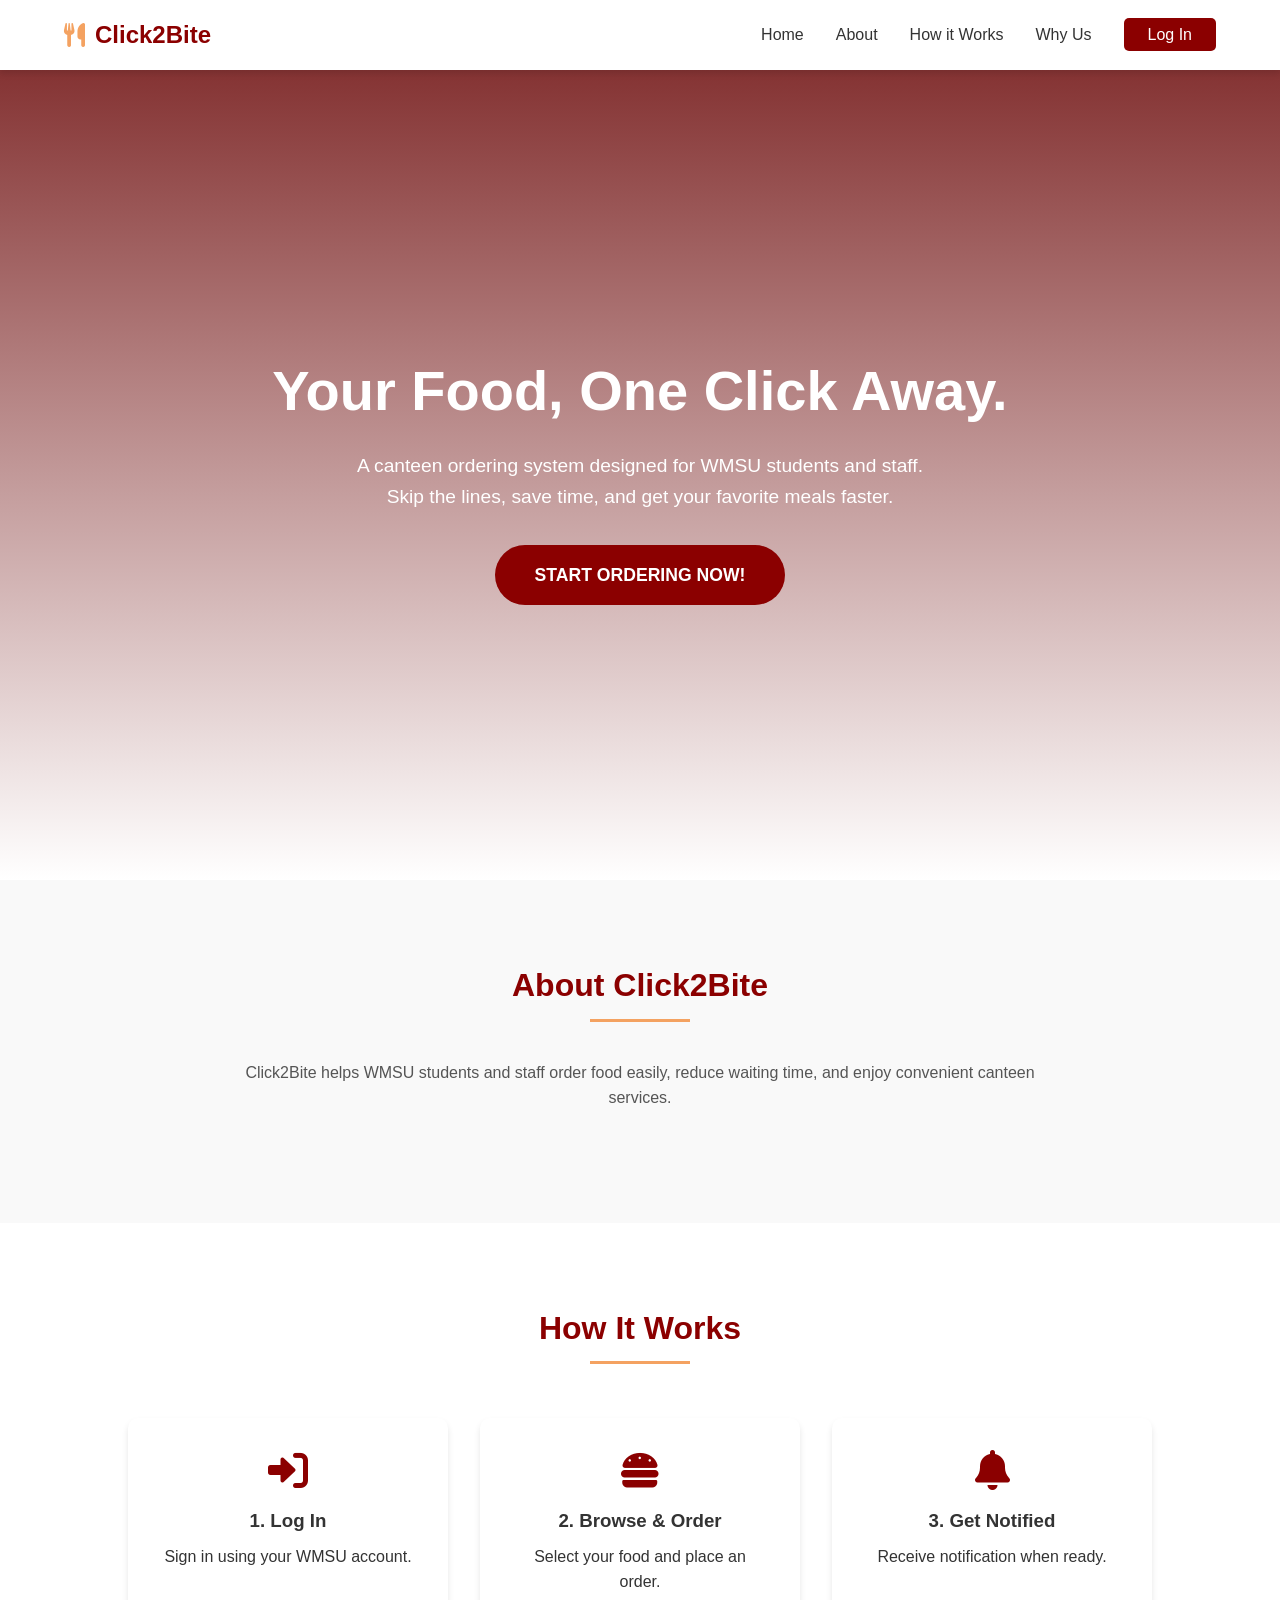
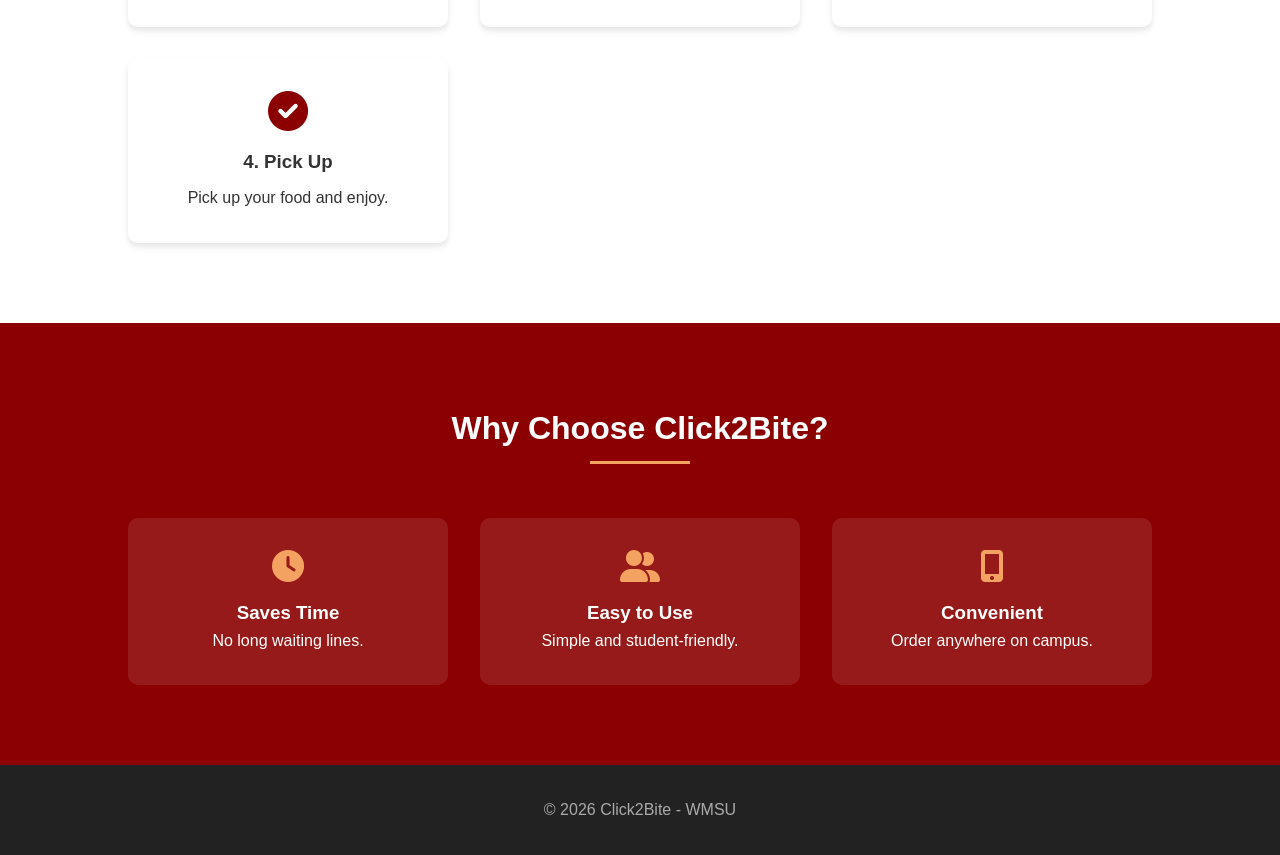
==== commit e7ae47a0: "Update index.html" ====
--- a/index.html
+++ b/index.html
@@ -1,9 +1,11 @@
 <!DOCTYPE html>
+
 <html lang="en">
 <head>
 <meta charset="UTF-8">
 <meta name="viewport" content="width=device-width, initial-scale=1.0">
 <title>Click2Bite | WMSU Canteen Ordering</title>
+
 <link href="https://cdnjs.cloudflare.com/ajax/libs/font-awesome/6.0.0/css/all.min.css" rel="stylesheet">
 <link rel="stylesheet" href="style.css">
 </head>
@@ -16,7 +18,7 @@
 <span>Click2Bite</span>
 </div>
 
-<div class="menu-toggle" id="mobile-menu">
+<div class="menu-toggle">
 <i class="fas fa-bars"></i>
 </div>
 
@@ -32,26 +34,30 @@
 <header id="home" class="hero">
 <div class="hero-content">
 <h1>Your Food, One Click Away.</h1>
+
 <p>
 A canteen ordering system designed for WMSU students and staff.
 Skip the lines, save time, and get your favorite meals faster.
 </p>
-<a href="#loginModal" class="cta-button">START ORDERING NOW!</a>
+
+<a href="#loginModal" class="cta-button">
+START ORDERING NOW!
+</a>
 </div>
 </header>
 
 <section id="about" class="section about">
 <h2 class="section-title">About Click2Bite</h2>
-<p>
-Click2Bite is a simple and easy ordering system that helps students
-and staff order food from the school canteen more easily.
-It reduces long lines, saves time, and makes getting food quicker
-and more convenient.
+
+<p>
+Click2Bite helps WMSU students and staff order food easily,
+reduce waiting time, and enjoy convenient canteen services.
 </p>
 </section>
 
 <section id="how-it-works" class="section">
 <h2 class="section-title">How It Works</h2>
+
 <div class="steps-grid">
 
 <div class="step-card">
@@ -63,7 +69,7 @@
 <div class="step-card">
 <i class="fas fa-hamburger step-icon"></i>
 <h3>2. Browse & Order</h3>
-<p>Choose food and add to cart.</p>
+<p>Select your food and place an order.</p>
 </div>
 
 <div class="step-card">
@@ -75,7 +81,7 @@
 <div class="step-card">
 <i class="fas fa-check-circle step-icon"></i>
 <h3>4. Pick Up</h3>
-<p>Pick up your order and enjoy!</p>
+<p>Pick up your food and enjoy.</p>
 </div>
 
 </div>
@@ -83,18 +89,19 @@
 
 <section id="features" class="section features">
 <h2 class="section-title">Why Choose Click2Bite?</h2>
+
 <div class="features-grid">
 
 <div class="feature-box">
 <i class="fas fa-clock"></i>
 <h3>Saves Time</h3>
-<p>No more long lines.</p>
+<p>No long waiting lines.</p>
 </div>
 
 <div class="feature-box">
 <i class="fas fa-user-friends"></i>
 <h3>Easy to Use</h3>
-<p>Designed for students.</p>
+<p>Simple and student-friendly.</p>
 </div>
 
 <div class="feature-box">
@@ -107,13 +114,16 @@
 </section>
 
 <footer>
-<p>© 2026 Click2Bite - WMSU Canteen System</p>
+<p>© 2026 Click2Bite - WMSU</p>
 </footer>
+
+<!-- LOGIN MODAL -->
 
 <div class="modal" id="loginModal">
 <a href="#" class="modal-overlay"></a>
 
 <div class="modal-content">
+
 <a href="#" class="modal-close">
 <i class="fas fa-times"></i>
 </a>
@@ -122,22 +132,31 @@
 <div class="modal-logo">
 <i class="fas fa-utensils"></i> Click2Bite
 </div>
-<h2>Welcome Back!</h2>
-<p>Log in to your account</p>
-</div>
-
-<form id="loginForm">
+
+<h2>Welcome Back</h2>
+<p>Log in using your WMSU email</p>
+</div>
+
+<form action="homepage.html">
+
 <div class="form-group">
 <label><i class="fas fa-envelope"></i> Email</label>
-<input type="email" id="email" required>
+<input 
+type="email" 
+required
+pattern="^[a-zA-Z0-9._%+-]+@wmsu\.edu\.ph$"
+title="Use your WMSU email (example@wmsu.edu.ph)">
 </div>
 
 <div class="form-group">
 <label><i class="fas fa-lock"></i> Password</label>
-<input type="password" id="password" required>
-</div>
-
-<button type="submit" class="btn-login-submit">Log In</button>
+<input type="password" required>
+</div>
+
+<button type="submit" class="btn-login-submit">
+Log In
+</button>
+
 </form>
 
 <div class="modal-footer">
@@ -146,13 +165,17 @@
 <a href="#registerModal">Register here</a>
 </p>
 </div>
-</div>
-</div>
+
+</div>
+</div>
+
+<!-- REGISTER MODAL -->
 
 <div class="modal" id="registerModal">
 <a href="#" class="modal-overlay"></a>
 
 <div class="modal-content">
+
 <a href="#" class="modal-close">
 <i class="fas fa-times"></i>
 </a>
@@ -161,35 +184,42 @@
 <div class="modal-logo">
 <i class="fas fa-utensils"></i> Click2Bite
 </div>
+
 <h2>Create Account</h2>
-<p>Register to start ordering</p>
-</div>
-
-<form id="registerForm">
+<p>Register using WMSU email</p>
+</div>
+
+<form action="homepage.html">
+
 <div class="form-group">
 <label><i class="fas fa-user"></i> Full Name</label>
-<input type="text" id="regName" required>
+<input type="text" required>
 </div>
 
 <div class="form-group">
 <label><i class="fas fa-envelope"></i> Email</label>
-<input type="email" id="regEmail" required>
+<input 
+type="email" required pattern="^[a-zA-Z0-9._%+-]+@wmsu\.edu\.ph$" title="Use your WMSU email (example@wmsu.edu.ph)">
 </div>
 
 <div class="form-group">
 <label><i class="fas fa-lock"></i> Password</label>
-<input type="password" id="regPassword" required>
-</div>
-
-<button type="submit" class="btn-login-submit">Register</button>
+<input type="password" required>
+</div>
+
+<button type="submit" class="btn-login-submit">
+Register
+</button>
+
 </form>
 
 <div class="modal-footer">
 <p>
 Already have an account?
-<a href="#loginModal">Log in here</a>
-</p>
-</div>
+<a href="#loginModal">Log In here</a>
+</p>
+</div>
+
 </div>
 </div>
 
--- a/style.css
+++ b/style.css
@@ -1,7 +1,6 @@
-
 :root {
-    --primary-color: #8b0000; /* Academic Blue */
-    --secondary-color: #f4a261; /* Warm Orange for appetite */
+    --primary-color: #8b0000;
+    --secondary-color: #f4a261;
     --text-dark: #333;
     --text-light: #f4f4f4;
     --bg-light: #f9f9f9;
@@ -34,7 +33,6 @@
     list-style: none;
 }
 
-/* --- NAVIGATION --- */
 nav {
     background: var(--white);
     box-shadow: var(--shadow);
@@ -79,11 +77,12 @@
     color: var(--white);
     padding: 0.5rem 1.5rem;
     border-radius: 5px;
-    transition: background 0.3s;
+    transition: all 0.3s;
 }
 
 .btn-login:hover {
     background: #ffffff;
+    color: var(--primary-color);
 }
 
 .menu-toggle {
@@ -92,7 +91,6 @@
     cursor: pointer;
 }
 
-/* --- HERO SECTION --- */
 .hero {
     background: linear-gradient(rgba(102, 0, 0, 0.8), rgba(255, 255, 255, 0.8)), url('https://www.eduopinions.com/wp-content/uploads/2017/10/Western-Mindanao-State-University-WMSU-campus-610x236.jpg');
     background-size: cover;
@@ -120,6 +118,7 @@
 }
 
 .cta-button {
+    display: inline-block;
     background: var(--primary-color);
     color: var(--white);
     padding: 1rem 2.5rem;
@@ -134,9 +133,9 @@
 .cta-button:hover {
     transform: scale(1.05);
     background: #e04b4b;
-}
-
-/* --- ABOUT SECTION --- */
+    color: var(--white);
+}
+
 .section {
     padding: 5rem 10%;
 }
@@ -144,6 +143,11 @@
 .about {
     text-align: center;
     background: var(--bg-light);
+}
+
+#how-it-works,
+#features {
+    text-align: center;
 }
 
 .section-title {
@@ -156,12 +160,13 @@
 
 .section-title::after {
     content: '';
-    width: 50%;
+    width: 100px;
     height: 3px;
     background: var(--secondary-color);
     position: absolute;
+    left: 50%;
+    transform: translateX(-50%);
     bottom: -10px;
-    left: 25%;
 }
 
 .about p {
@@ -170,12 +175,12 @@
     color: #555;
 }
 
-/* --- HOW IT WORKS --- */
 .steps-grid {
     display: grid;
     grid-template-columns: repeat(auto-fit, minmax(250px, 1fr));
     gap: 2rem;
     margin-top: 3rem;
+    justify-content: center;
 }
 
 .step-card {
@@ -201,7 +206,6 @@
     margin-bottom: 0.5rem;
 }
 
-/* --- WHY CHOOSE US --- */
 .features {
     background: var(--primary-color);
     color: var(--white);
@@ -238,7 +242,6 @@
     margin-bottom: 1rem;
 }
 
-/* --- FOOTER --- */
 footer {
     background: #222;
     color: #aaa;
@@ -246,39 +249,28 @@
     padding: 2rem;
 }
 
-/* ============================== */
-/* LOGIN MODAL STYLES             */
-/* ============================== */
-
-/* Modal Overlay */
 .modal {
     display: none;
     position: fixed;
-    top: 0;
-    left: 0;
-    width: 100%;
-    height: 100%;
+    inset: 0;
     z-index: 2000;
     align-items: center;
     justify-content: center;
-}
-
-.modal.active {
+    padding: 1rem;
+}
+
+.modal:target {
     display: flex;
 }
 
 .modal-overlay {
     position: absolute;
-    top: 0;
-    left: 0;
-    width: 100%;
-    height: 100%;
+    inset: 0;
     background: rgba(0, 0, 0, 0.6);
     backdrop-filter: blur(5px);
     animation: fadeIn 0.3s ease;
 }
 
-/* Modal Content */
 .modal-content {
     position: relative;
     background: var(--white);
@@ -290,6 +282,7 @@
     animation: slideUp 0.3s ease;
     max-height: 90vh;
     overflow-y: auto;
+    z-index: 2;
 }
 
 @keyframes fadeIn {
@@ -308,7 +301,6 @@
     }
 }
 
-/* Close Button */
 .modal-close {
     position: absolute;
     top: 15px;
@@ -318,13 +310,14 @@
     font-size: 1.5rem;
     color: #999;
     cursor: pointer;
-    transition: color 0.3s;
+    transition: color 0.3s, background 0.3s;
     width: 35px;
     height: 35px;
     border-radius: 50%;
     display: flex;
     align-items: center;
     justify-content: center;
+    z-index: 3;
 }
 
 .modal-close:hover {
@@ -332,7 +325,6 @@
     background: #f5f5f5;
 }
 
-/* Modal Header */
 .modal-header {
     text-align: center;
     margin-bottom: 2rem;
@@ -364,7 +356,6 @@
     font-size: 0.95rem;
 }
 
-/* Form Styles */
 .form-group {
     margin-bottom: 1.25rem;
 }
@@ -397,7 +388,7 @@
 
 .form-group input:focus {
     border-color: var(--primary-color);
-    box-shadow: 0 0 0 3px rgba(0, 51, 102, 0.1);
+    box-shadow: 0 0 0 3px rgba(139, 0, 0, 0.1);
 }
 
 .form-group input.error {
@@ -408,7 +399,6 @@
     border-color: var(--success-color);
 }
 
-/* Password Wrapper */
 .password-wrapper {
     position: relative;
 }
@@ -434,7 +424,6 @@
     color: var(--primary-color);
 }
 
-/* Error Message */
 .error-message {
     display: block;
     color: var(--error-color);
@@ -443,7 +432,6 @@
     min-height: 1rem;
 }
 
-/* Form Options */
 .form-options {
     display: flex;
     justify-content: space-between;
@@ -475,254 +463,8 @@
     color: var(--secondary-color);
 }
 
-/* Submit Button */
 .btn-login-submit {
     width: 100%;
     padding: 1rem;
     background: var(--primary-color);
     color: var(--white);
-    border: none;
-    border-radius: 8px;
-    font-size: 1rem;
-    font-weight: 600;
-    cursor: pointer;
-    transition: all 0.3s;
-    display: flex;
-    align-items: center;
-    justify-content: center;
-    gap: 10px;
-}
-
-.btn-login-submit:hover {
-    background: #b22222;
-    transform: translateY(-2px);
-    box-shadow: 0 4px 12px rgba(0, 51, 102, 0.3);
-}
-
-.btn-login-submit:active {
-    transform: translateY(0);
-}
-
-.loading-spinner {
-    font-size: 1.2rem;
-}
-
-/* Form Message */
-.form-message {
-    margin-top: 1rem;
-    padding: 0.75rem;
-    border-radius: 8px;
-    text-align: center;
-    font-size: 0.9rem;
-    display: none;
-}
-
-.form-message.success {
-    display: block;
-    background: #d4edda;
-    color: #155724;
-    border: 1px solid #c3e6cb;
-}
-
-.form-message.error {
-    display: block;
-    background: #f8d7da;
-    color: #721c24;
-    border: 1px solid #f5c6cb;
-}
-
-/* Modal Footer */
-.modal-footer {
-    text-align: center;
-    margin-top: 1.5rem;
-    padding-top: 1.5rem;
-    border-top: 1px solid #eee;
-}
-
-.modal-footer p {
-    color: #666;
-    font-size: 0.9rem;
-}
-
-.modal-footer a {
-    color: var(--primary-color);
-    font-weight: 600;
-    transition: color 0.3s;
-}
-
-.modal-footer a:hover {
-    color: var(--secondary-color);
-}
-
-/* Demo Credentials */
-.demo-credentials {
-    margin-top: 1.5rem;
-    padding: 1rem;
-    background: #f8f9fa;
-    border-radius: 8px;
-    border: 1px dashed #ddd;
-    font-size: 0.85rem;
-    color: #666;
-}
-
-.demo-credentials p {
-    margin-bottom: 0.25rem;
-}
-
-.demo-credentials strong {
-    color: var(--primary-color);
-}
-
-/* ============================== */
-/* USER DASHBOARD STYLES          */
-/* ============================== */
-
-.user-dashboard {
-    display: none;
-    min-height: 100vh;
-    background: var(--bg-light);
-}
-
-.user-dashboard.active {
-    display: block;
-}
-
-.dashboard-header {
-    background: var(--white);
-    padding: 1rem 5%;
-    display: flex;
-    justify-content: space-between;
-    align-items: center;
-    box-shadow: var(--shadow);
-}
-
-.dashboard-user {
-    display: flex;
-    align-items: center;
-    gap: 10px;
-    font-size: 1.1rem;
-    color: var(--primary-color);
-    font-weight: 500;
-}
-
-.dashboard-user i {
-    font-size: 1.5rem;
-}
-
-.btn-logout {
-    background: var(--error-color);
-    color: var(--white);
-    padding: 0.5rem 1.5rem;
-    border: none;
-    border-radius: 5px;
-    cursor: pointer;
-    transition: background 0.3s;
-    display: flex;
-    align-items: center;
-    gap: 8px;
-}
-
-.btn-logout:hover {
-    background: #c0392b;
-}
-
-.dashboard-content {
-    max-width: 800px;
-    margin: 3rem auto;
-    padding: 2rem;
-    background: var(--white);
-    border-radius: 15px;
-    box-shadow: var(--shadow);
-    text-align: center;
-}
-
-.dashboard-content h2 {
-    color: var(--primary-color);
-    margin-bottom: 1rem;
-    font-size: 1.8rem;
-}
-
-.dashboard-content h2 i {
-    color: var(--secondary-color);
-}
-
-.dashboard-content > p {
-    color: #666;
-    margin-bottom: 2rem;
-}
-
-.dashboard-stats {
-    display: grid;
-    grid-template-columns: repeat(3, 1fr);
-    gap: 1.5rem;
-    margin-bottom: 2rem;
-}
-
-.stat-card {
-    background: var(--bg-light);
-    padding: 1.5rem;
-    border-radius: 10px;
-    text-align: center;
-}
-
-.stat-card i {
-    font-size: 2rem;
-    color: var(--primary-color);
-    margin-bottom: 0.5rem;
-}
-
-.stat-card h3 {
-    font-size: 2rem;
-    color: var(--secondary-color);
-    margin-bottom: 0.25rem;
-}
-
-.stat-card p {
-    color: #666;
-    font-size: 0.9rem;
-}
-
-/* ============================== */
-/* RESPONSIVE STYLES              */
-/* ============================== */
-@media (max-width: 768px) {
-    .menu-toggle {
-        display: block;
-    }
-
-    .nav-links {
-        display: none;
-        flex-direction: column;
-        position: absolute;
-        top: 100%;
-        left: 0;
-        width: 100%;
-        background: var(--white);
-        text-align: center;
-        padding: 1rem 0;
-        box-shadow: var(--shadow);
-    }
-
-    .nav-links.active {
-        display: flex;
-    }
-
-    .hero-content h1 {
-        font-size: 2.5rem;
-    }
-    
-    .modal-content {
-        margin: 1rem;
-        padding: 2rem;
-    }
-    
-    .form-options {
-        flex-direction: column;
-        gap: 10px;
-        align-items: flex-start;
-    }
-    
-    .dashboard-stats {
-        grid-template-columns: 1fr;
-    }
-}
